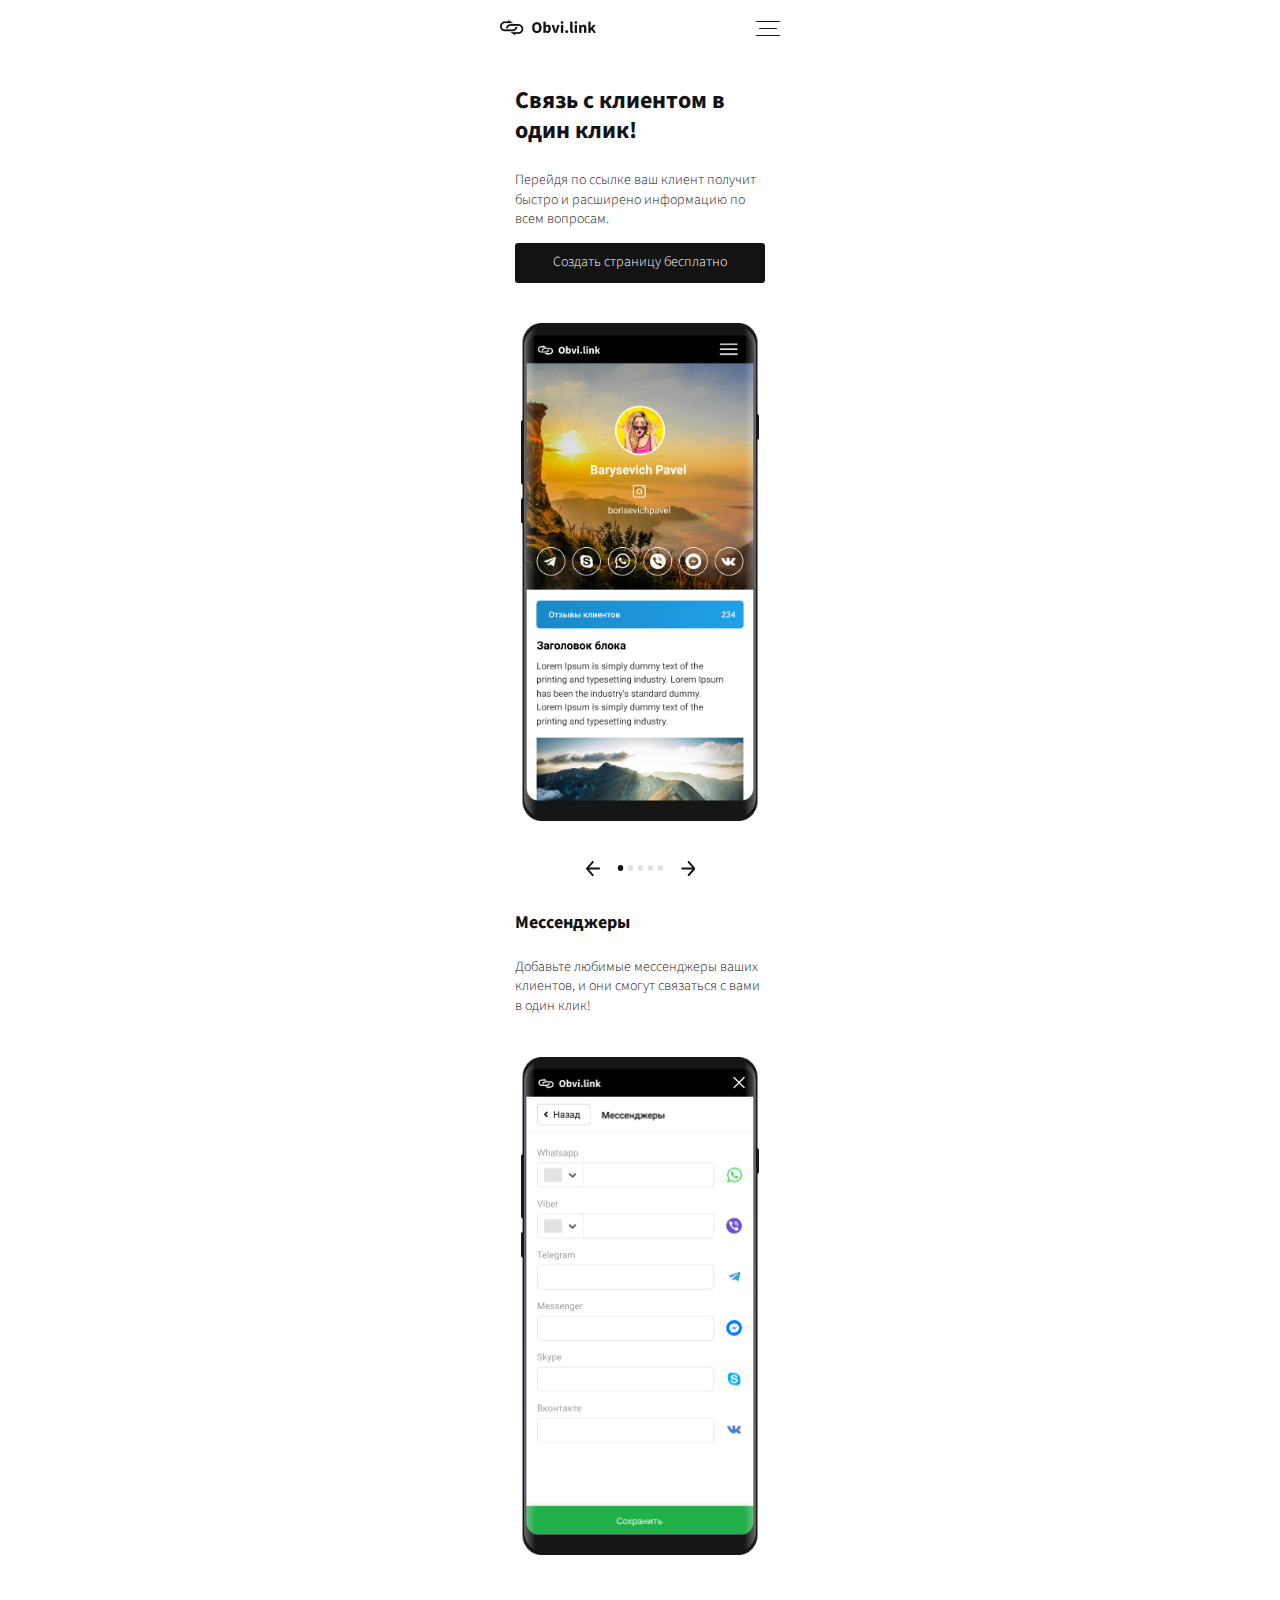
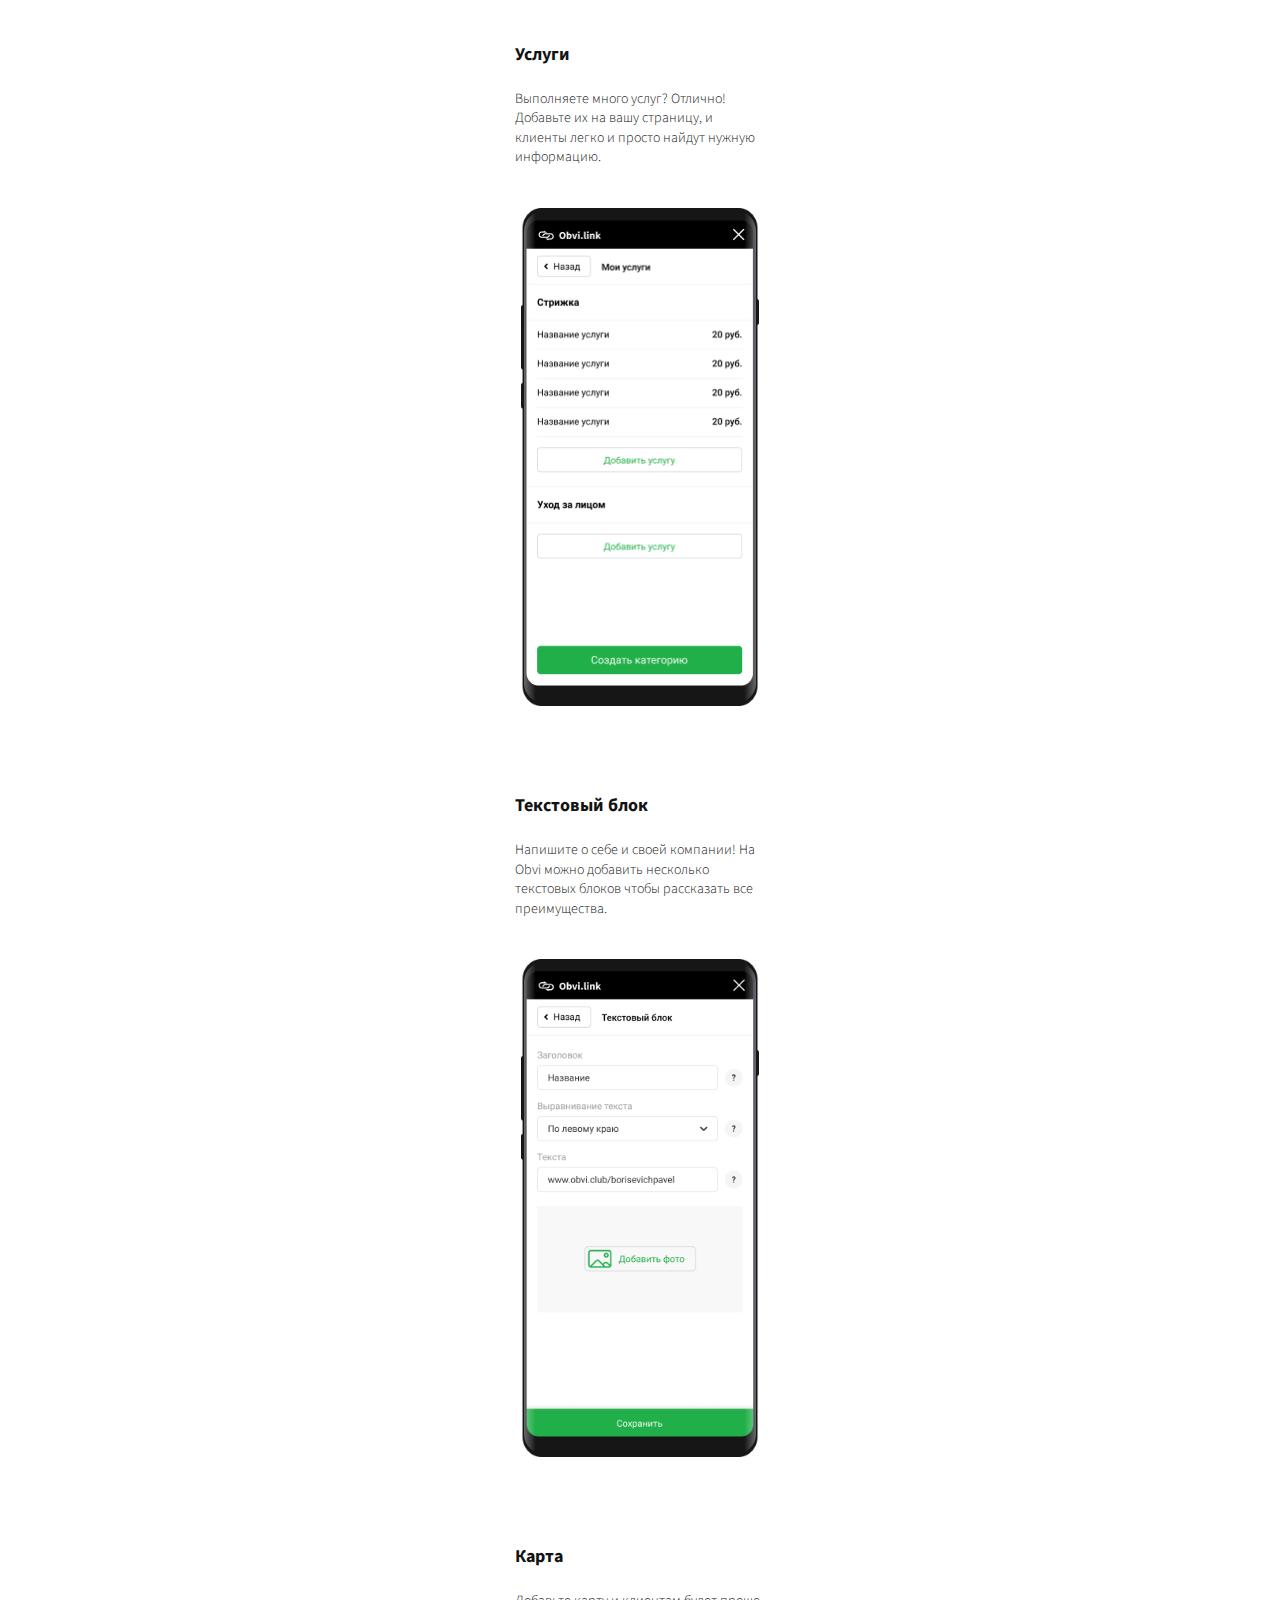
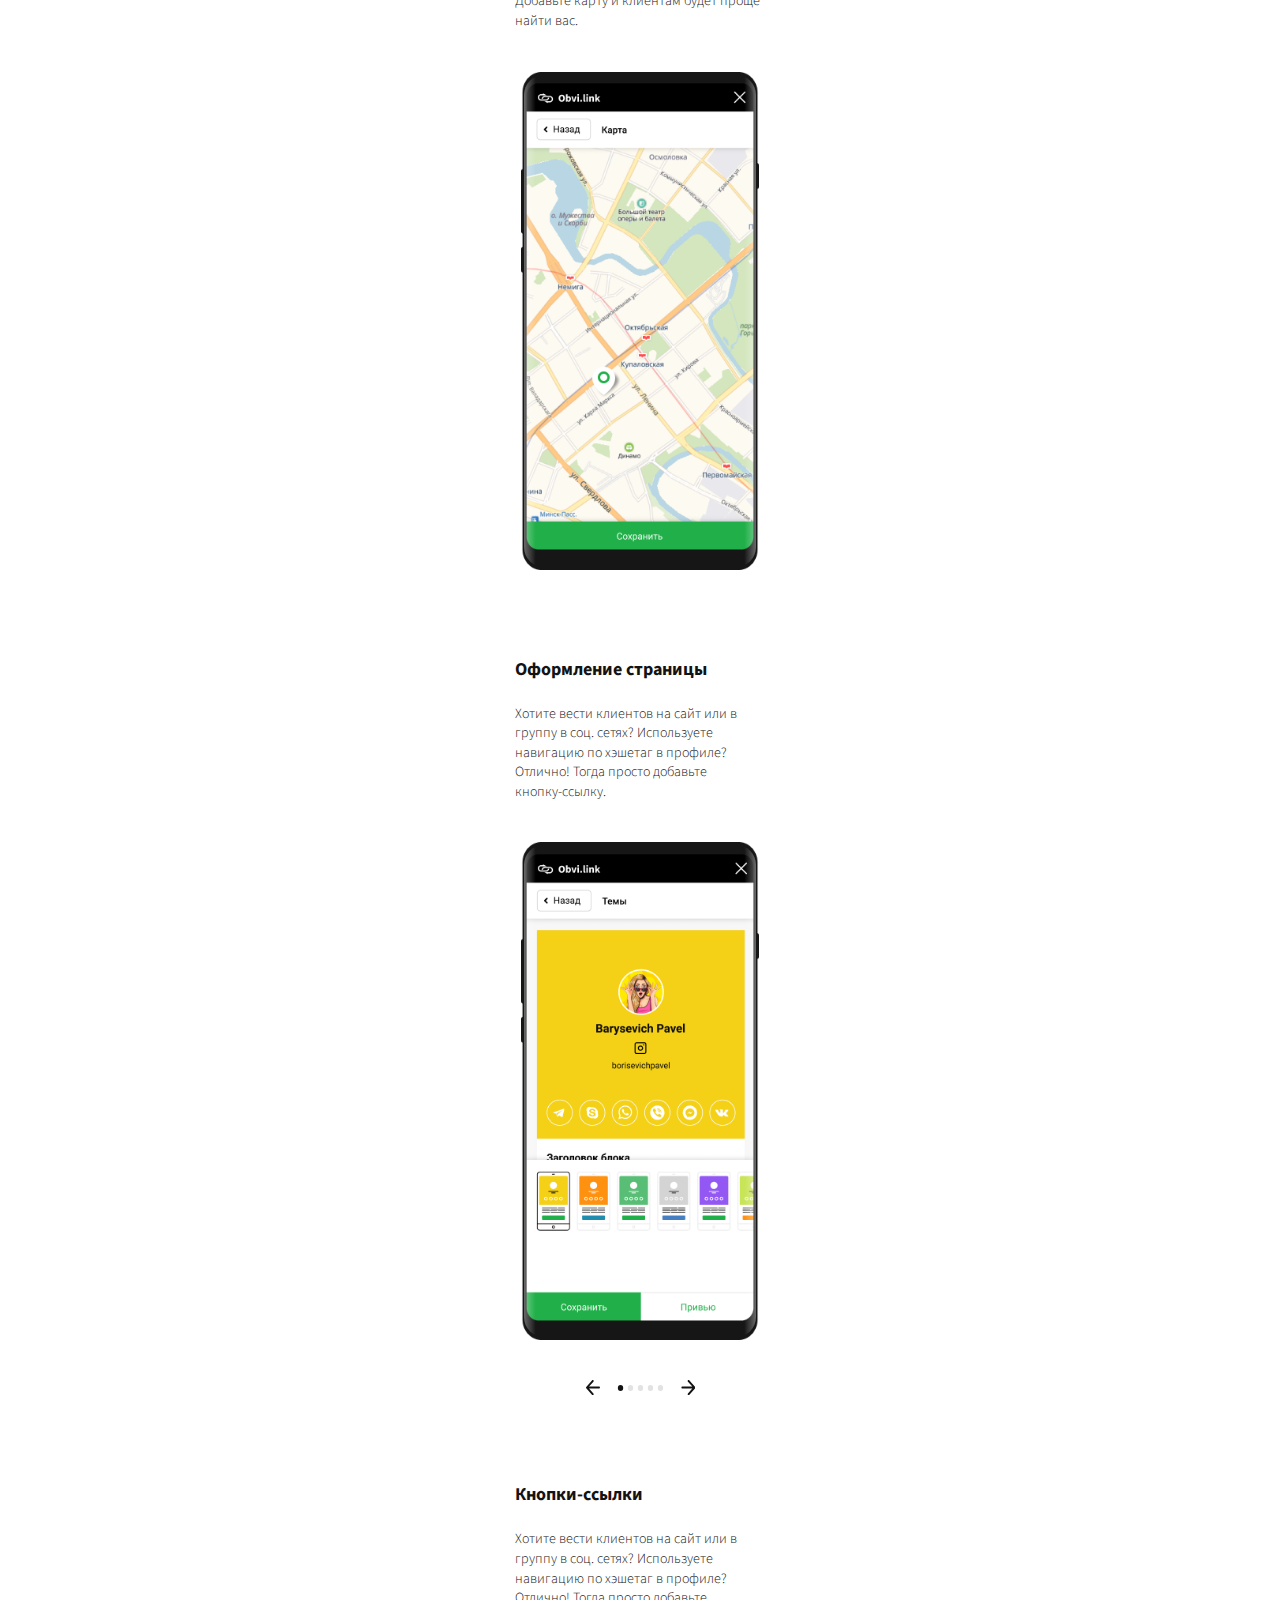
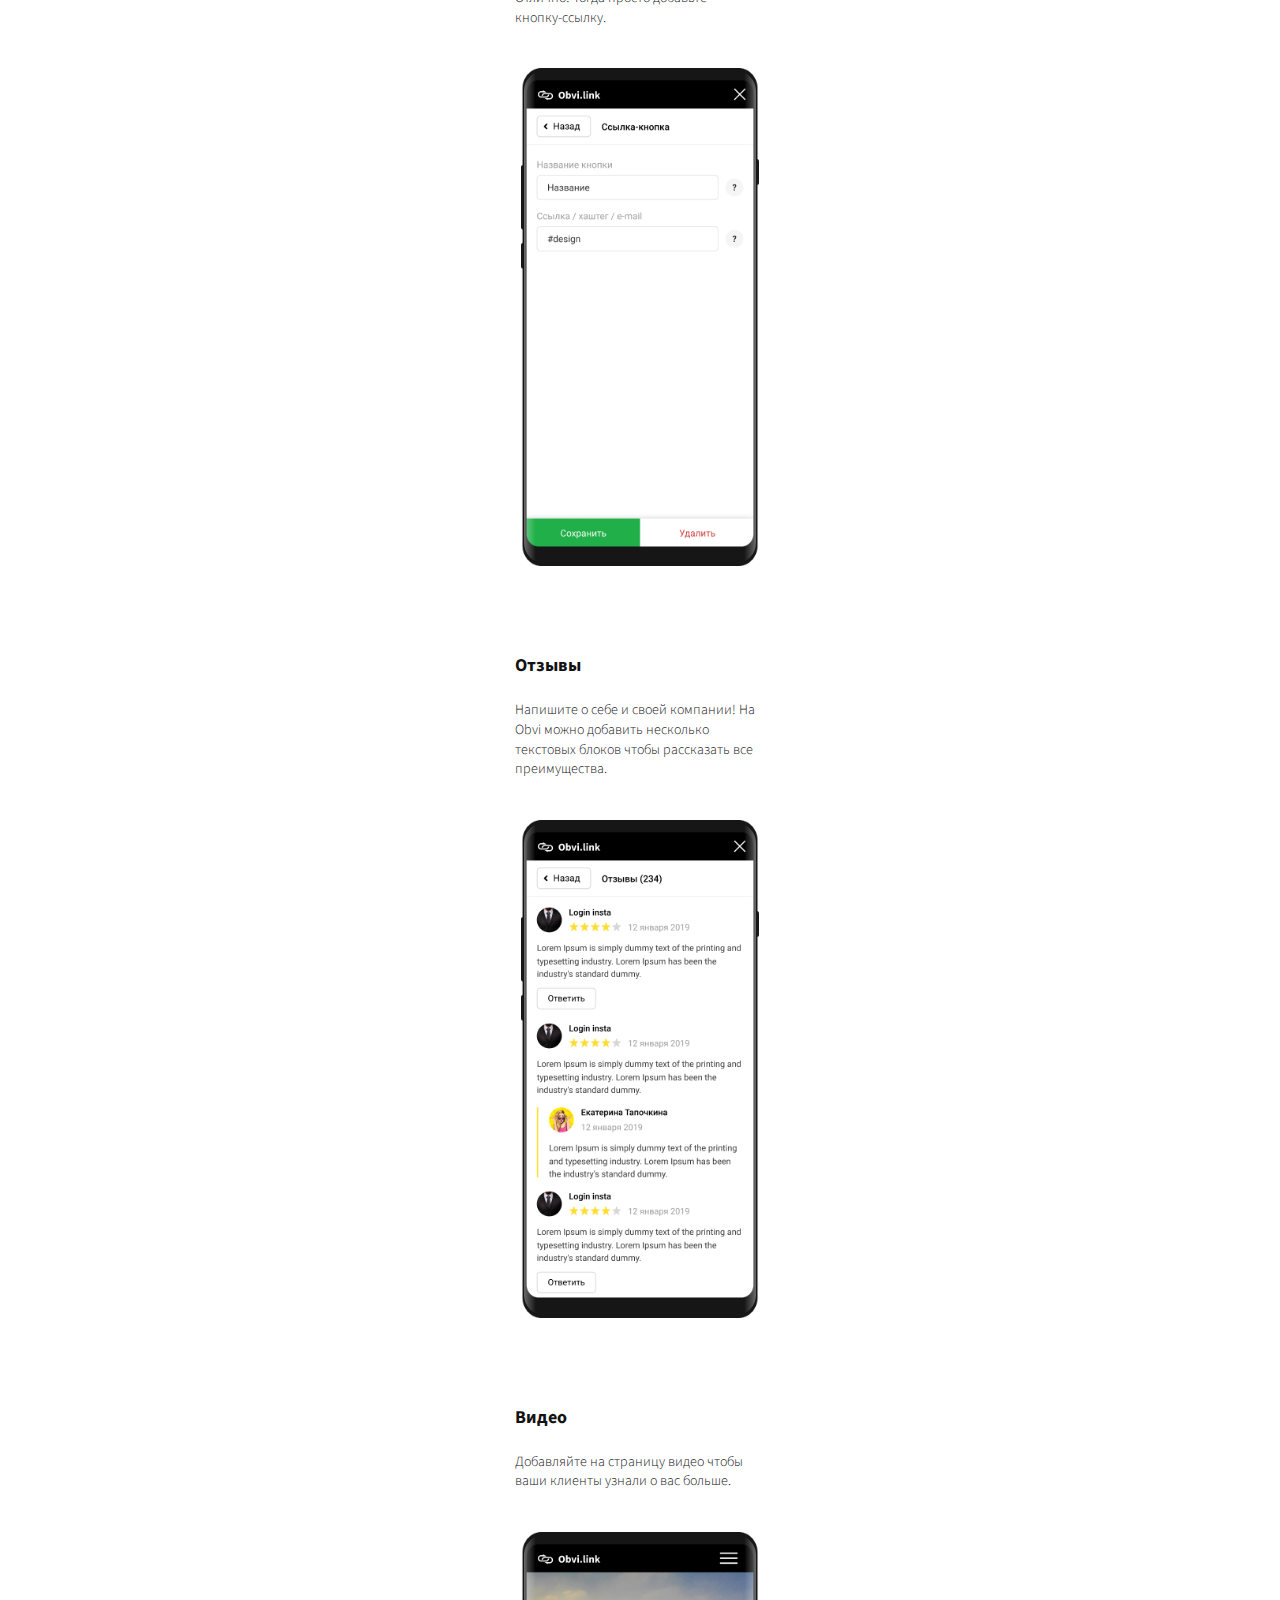
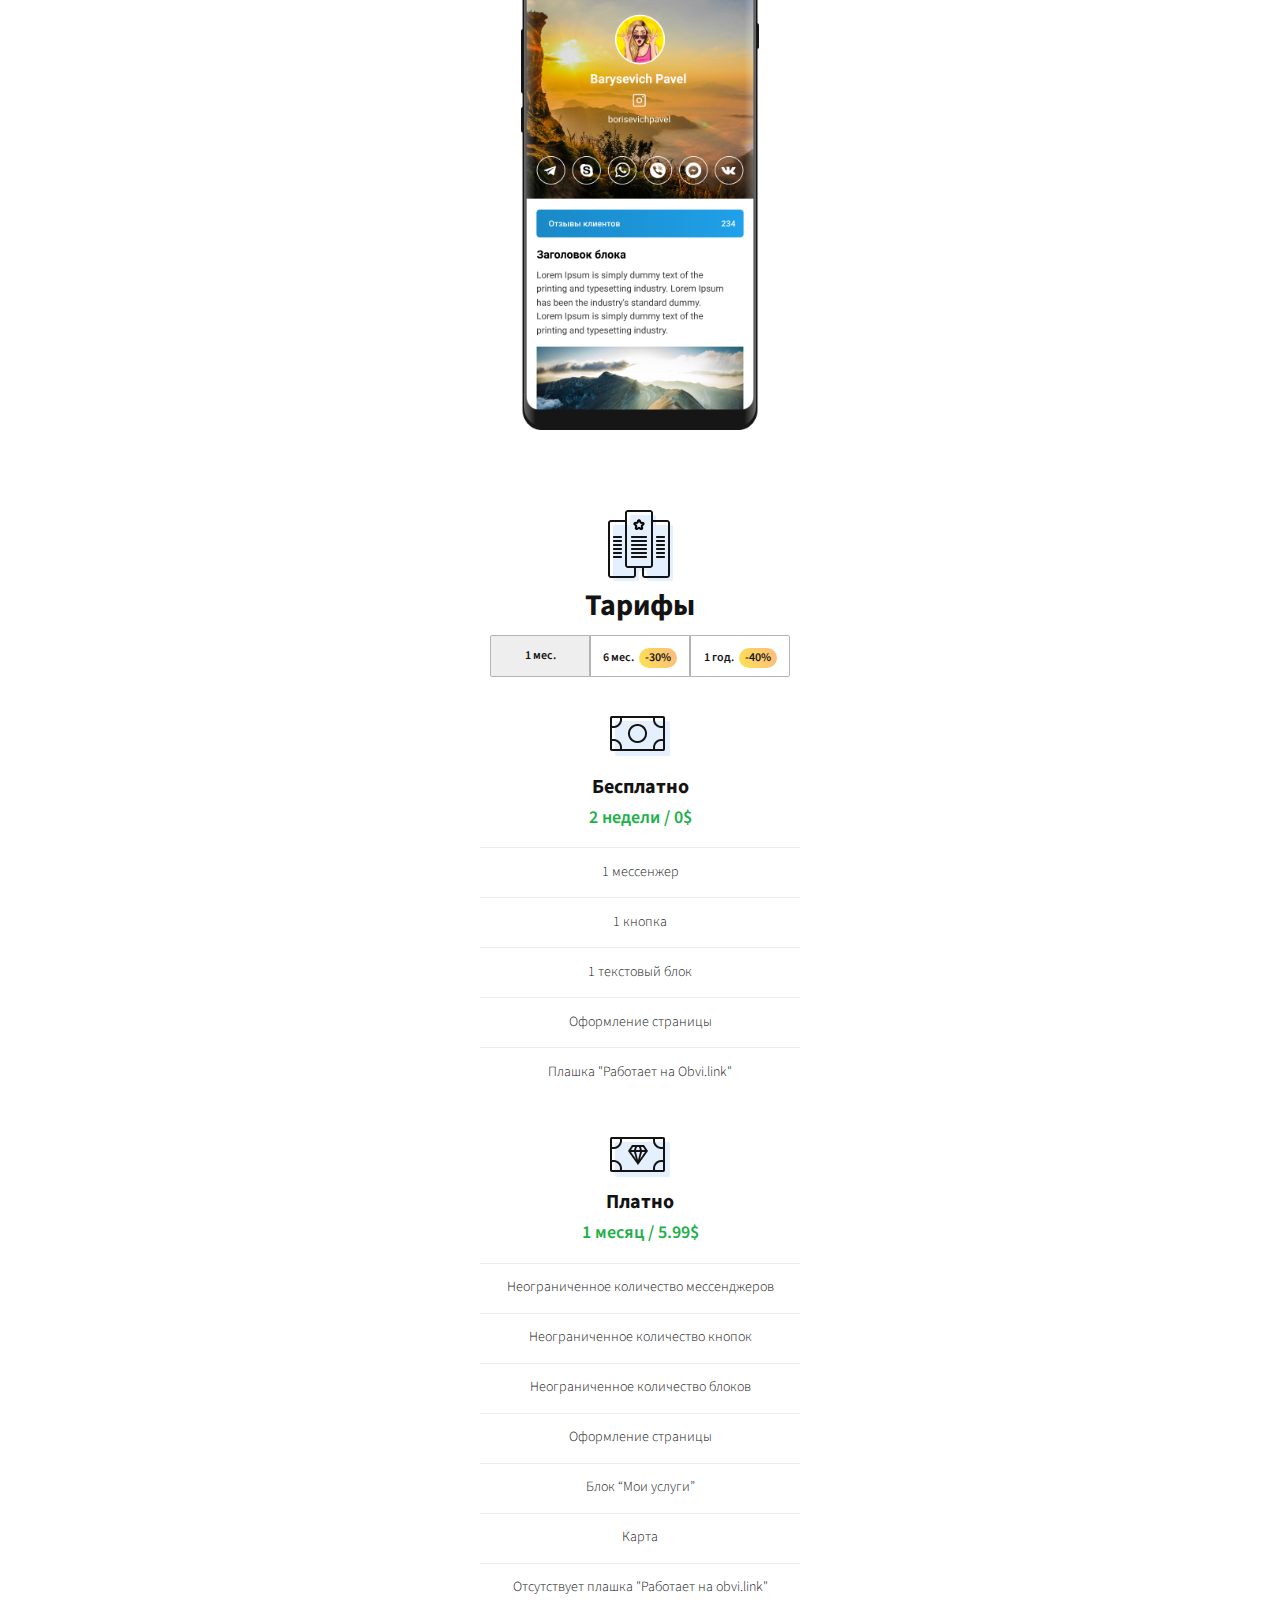
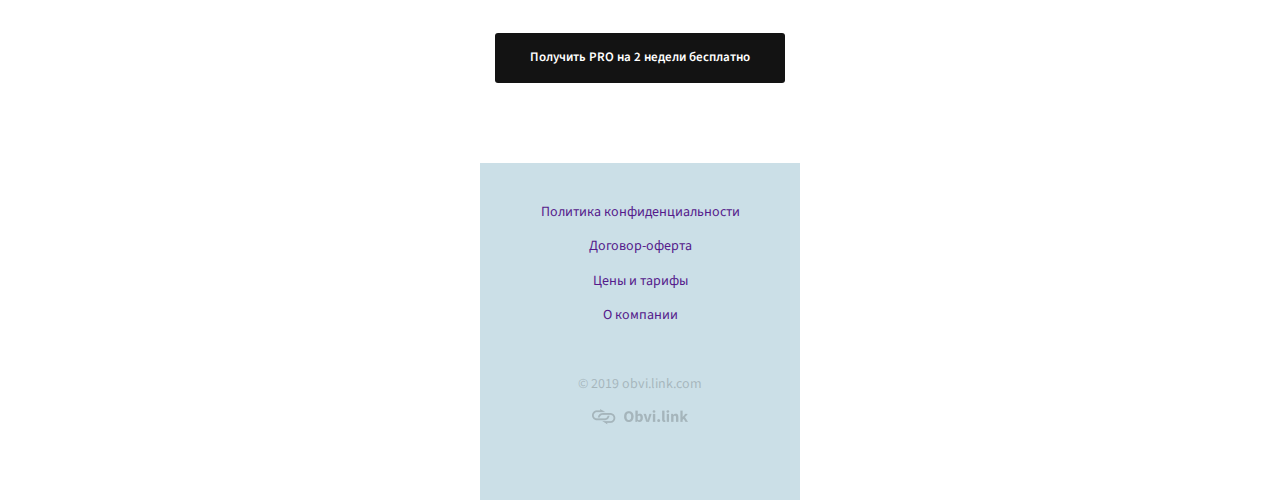
==== index.html @ 3dddb660 "Mobile version of the site" ====
<!DOCTYPE html>

<html lang="en">

<head>
    <meta charset="UTF-8">
    <meta name="viewport"
          content="width=device-width, user-scalable=no, initial-scale=1.0, maximum-scale=1.0, minimum-scale=1.0">
    <meta http-equiv="X-UA-Compatible" content="ie=edge">
    <title>Homework_4</title>
    <link rel="stylesheet" href="norm/normalize.css">
    <link rel="preconnect" href="https://fonts.googleapis.com">
    <link rel="preconnect" href="https://fonts.gstatic.com" crossorigin>
    <link href="https://fonts.googleapis.com/css2?family=Source+Sans+Pro:wght@300;400;700&display=swap" rel="stylesheet">
    <link rel="stylesheet" href="css/style.css">
</head>

<body class="center">

<header>
    <div class="header">
        <a href="#" class="link">
            <img src="img/logo.png" alt="logo" class="logo">
        </a>
        <nav class="nav">
            <button class="nav__burger">
                <img src="img/burger.png" alt="burger">
            </button>
            <ul class="nav__list">
                <li class="nav__elem">
                    <a href="#" class="nav__link">
                        Тарифы
                    </a>
                </li>
                <li class="nav__elem">
                    <a href="#" class="nav__link">
                        FAQ
                    </a>
                </li>
                <li class="nav__elem">
                    <a href="#" class="main_button">
                        Войти
                    </a>
                </li>
            </ul>
        </nav>
    </div>
</header>

<main class="main">
    <div class="content center--small">
        <section class="offer">
            <h1 class="offer__title">
                Cвязь с клиентом в один клик!
            </h1>
            <p class="offer__desc">
                Перейдя по ссылке ваш клиент получит быстро и расширено информацию по всем вопросам.
            </p>
            <a href="" class="main_button">
                Создать страницу бесплатно
            </a>
            <div class="phone">
                <img src="/img/phone_1.png" alt="Cвязь с клиентом в один клик!" class="phone_1">
            </div>
        </section>

        <section class="main_block main_block--messengers">
            <div class="infoblock infoblock--messengers">
                <div class="slider">
                    <input type="radio" name="messengers" class="slide visually-hidden" id="messengers_slide_1" checked>
                    <input type="radio" name="messengers" class="slide visually-hidden" id="messengers_slide_2">
                    <input type="radio" name="messengers" class="slide visually-hidden" id="messengers_slide_3">
                    <input type="radio" name="messengers" class="slide visually-hidden" id="messengers_slide_4">
                    <input type="radio" name="messengers" class="slide visually-hidden" id="messengers_slide_5">

                    <div class="controls">
                        <label for="messengers_slide_1" class="switch"></label>
                        <label for="messengers_slide_2" class="switch"></label>
                        <label for="messengers_slide_3" class="switch"></label>
                        <label for="messengers_slide_4" class="switch"></label>
                        <label for="messengers_slide_5" class="switch"></label>
                    </div>

                    <div class="active">
                        <label for="messengers_slide_1" class="switch"></label>
                        <label for="messengers_slide_2" class="switch"></label>
                        <label for="messengers_slide_3" class="switch"></label>
                        <label for="messengers_slide_4" class="switch"></label>
                        <label for="messengers_slide_5" class="switch"></label>
                    </div>
                </div>
                <img src="img/messengers.png" alt="Messengers logo" class="infoblock__logo infoblock__logo__messengers">
                <article class="infoblock__article infoblock__article--messengers">
                    <h1 class="article__title article__title--messengers">
                        Мессенджеры
                    </h1>
                    <p class="article__desc article__desc--messengers">
                        Добавьте любимые мессенджеры ваших клиентов, и они смогут связаться с вами в один клик!
                    </p>
                </article>
            </div>
            <div class="phone ">
                <img src="/img/phone_2.png" alt="Мессенджеры" class="phone_1">
            </div>

         </section>

        <section class="main_block main_block--services">
            <div class="infoblock infoblock--services">
                <img src="" alt="Services logo" class="infoblock__logo infoblock__logo__services">
                <article class="infoblock__article infoblock__article--services">
                    <h1 class="article__title article__title--services">
                        Услуги
                    </h1>
                    <p class="article__desc article__desc--services">
                        Выполняете много услуг? Отлично! Добавьте их на вашу страницу, и клиенты легко и просто найдут нужную информацию.
                    </p>
                </article>
            </div>
            <div class="phone">
                <img src="/img/phone_3.1.png" alt="Services" class="phone_1">
            </div>
        </section>

        <section class="main_block main_block--text">
            <div class="infoblock infoblock--text">
                <img src="" alt="Text logo" class="infoblock__logo infoblock__logo__text">
                <article class="infoblock__article infoblock__article--text">
                    <h1 class="article__title article__title--text">
                        Текстовый блок
                    </h1>
                    <p class="article__desc article__desc--text">
                        Напишите о себе и своей компании! На Obvi можно добавить несколько текстовых блоков чтобы рассказать все преимущества.
                    </p>
                </article>
            </div>
            <div class="phone">
                <img src="/img/phone_4.png" alt="Text block" class="phone_1">
            </div>
        </section>

        <section class="main_block main_block--map">
            <div class="infoblock infoblock--map">
                <img src="" alt="Map logo" class="infoblock__logo infoblock__logo__map">
                <article class="infoblock__article infoblock__article--map">
                    <h1 class="article__title article__title--map">
                        Карта
                    </h1>
                    <p class="article__desc article__desc--map">
                        Добавьте  карту и клиентам будет проще найти вас.
                    </p>
                </article>
            </div>
            <div class="phone">
                <img src="/img/phone_5.png" alt="Map" class="phone_1">
            </div>
        </section>

        <section class="main_block main_block--design">
            <div class="infoblock infoblock--design">
                <img src="" alt="Page design logo" class="infoblock__logo infoblock__logo__design">
                <article class="infoblock__article infoblock__article--design">
                    <h1 class="article__title article__title--design">
                        Оформление страницы
                    </h1>
                    <p class="article__desc article__desc--design">
                        Хотите вести клиентов на сайт или в группу в соц. сетях? Используете навигацию по хэшетаг в профиле? Отлично! Тогда просто добавьте <br> кнопку-ссылку.
                    </p>
                </article>
            </div>
            <div class="phone">
                <img src="/img/phone_6.png" alt="Page design" class="phone_1">
            </div>
        </section>

        <section class="main_block main_block--link_buttons">
            <div class="infoblock infoblock--link_buttons">
                <div class="slider">
                    <input type="radio" name="link_buttons" class="slide visually-hidden" id="link_buttons_slide_1" checked>
                    <input type="radio" name="link_buttons" class="slide visually-hidden" id="link_buttons_slide_2">
                    <input type="radio" name="link_buttons" class="slide visually-hidden" id="link_buttons_slide_3">
                    <input type="radio" name="link_buttons" class="slide visually-hidden" id="link_buttons_slide_4">
                    <input type="radio" name="link_buttons" class="slide visually-hidden" id="link_buttons_slide_5">

                    <div class="controls">
                        <label for="link_buttons_slide_1" class="switch"></label>
                        <label for="link_buttons_slide_2" class="switch"></label>
                        <label for="link_buttons_slide_3" class="switch"></label>
                        <label for="link_buttons_slide_4" class="switch"></label>
                        <label for="link_buttons_slide_5" class="switch"></label>
                    </div>

                    <div class="active">
                        <label for="link_buttons_slide_1" class="switch"></label>
                        <label for="link_buttons_slide_2" class="switch"></label>
                        <label for="link_buttons_slide_3" class="switch"></label>
                        <label for="link_buttons_slide_4" class="switch"></label>
                        <label for="link_buttons_slide_5" class="switch"></label>
                    </div>
                </div>
                <img src="" alt="Link_buttons logo" class="infoblock__logo infoblock__logo__link_buttons">
                <article class="infoblock__article infoblock__article--link_buttons">
                    <h1 class="article__title article__title--link_buttons">
                        Кнопки-ссылки
                    </h1>
                    <p class="article__desc article__desc--link_buttons">
                        Хотите вести клиентов на сайт или в группу в соц. сетях? Используете навигацию по хэшетаг в профиле? Отлично! Тогда просто добавьте <br> кнопку-ссылку.
                    </p>
                </article>
            </div>
            <div class="phone">
                <img src="/img/phone_7.png" alt="Link_buttons" class="phone_1">
            </div>
        </section>

        <section class="main_block main_block--reviews">
            <div class="infoblock infoblock--reviews">
                <img src="" alt="Reviews logo" class="infoblock__logo infoblock__logo__reviews">
                <article class="infoblock__article infoblock__article--reviews">
                    <h1 class="article__title article__title--reviews">
                        Отзывы
                    </h1>
                    <p class="article__desc article__desc--reviews">
                        Напишите о себе и своей компании! На Obvi можно добавить несколько текстовых блоков чтобы рассказать все преимущества.
                    </p>
                </article>
            </div>
            <div class="phone">
                <img src="/img/phone_8.png" alt="Reviews" class="phone_1">
            </div>
        </section>

        <section class="main_block main_block--video">
            <div class="infoblock infoblock--video">
                <img src="" alt="Video logo" class="infoblock__logo infoblock__logo__video">
                <article class="infoblock__article infoblock__article--video">
                    <h1 class="article__title article__title--video">
                        Видео
                    </h1>
                    <p class="article__desc article__desc--video">
                        Добавляйте на страницу видео чтобы ваши клиенты узнали о вас больше.
                    </p>
                </article>
            </div>
            <div class="phone">
                <img src="/img/phone_1.png" alt="Video" class="phone_1">
            </div>
        </section>

        <section class="rates">
            <img src="img/rates.png" alt="Rates" class="rates__img">
            <h3 class="rates__title">
                Тарифы
            </h3>
            <div class=" slider rates__slider">
                <input type="radio" name="rates" class="slide--rates visually-hidden" id="rates_slide_1" checked>
                <input type="radio" name="rates" class="slide--rates visually-hidden" id="rates_slide_2">
                <input type="radio" name="rates" class="slide--rates visually-hidden" id="rates_slide_3">

                <div class="active--rates">
                    <label for="rates_slide_1" class="switch radius_1"> 1 мес.</label>
                    <label for="rates_slide_2" class="switch">
                        <div class="percents">
                            <p class="percents__text">
                                6 мес.
                            </p>
                            <p class="percents__oval">
                                -30%
                            </p>
                        </div>
                    </label>
                    <label for="rates_slide_3" class="switch radius_3">
                        <div class="percents">
                            <p class="percents__text">
                                1 год.
                            </p>
                            <p class="percents__oval">
                                -40%
                            </p>
                        </div>
                    </label>
                </div>
            </div>
        </section>

        <section class="subs">
            <div class="subs__block">
                <div class="subs__proposal">
                    <div class="img_cont">
                        <img src="img/subs_logo_1.png" alt="Free" class="subs__logo">
                    </div>
                    <h3 class="subs__title">
                        Бесплатно
                    </h3>
                    <h5 class="subs__cost">
                        2 недели / 0$
                    </h5>
                    <p class="subs__advantages">
                        1 мессенжер
                    </p>
                    <p class="subs__advantages">
                        1 кнопка
                    </p>
                    <p class="subs__advantages">
                        1 текстовый блок
                    </p>
                    <p class="subs__advantages">
                        Оформление страницы
                    </p>
                    <p class="subs__advantages">
                        Плашка "Работает на Obvi.link"
                    </p>
                    <p class="subs__advantages display">
                        -
                    </p>
                    <p class="subs__advantages display">
                        -
                    </p>
                </div>
                <div class="subs__proposal">
                    <img src="img/subs_logo_2.png" alt="Fee" class="subs__logo">
                    <h3 class="subs__title">
                        Платно
                    </h3>
                    <h5 class="subs__cost">
                        1 месяц / 5.99$
                    </h5>
                    <p class="subs__advantages">
                        Неограниченное количество мессенджеров
                    </p>
                    <p class="subs__advantages">
                        Неограниченное количество кнопок
                    </p>
                    <p class="subs__advantages">
                        Неограниченное количество блоков
                    </p>
                    <p class="subs__advantages">
                        Оформление страницы
                    </p>
                    <p class="subs__advantages">
                        Блок “Мои услуги”
                    </p>
                    <p class="subs__advantages">
                        Карта
                    </p>
                    <p class="subs__advantages">
                        Отсутствует плашка "Работает на obvi.link"
                    </p>
                </div>
            </div>
            <a href="" class="main_button subs__button">
                Получить PRO на 2 недели бесплатно
            </a>
        </section>
    </div>
</main>

<footer class="footer">
    <ul class="nav">
        <li class="nav__elem">
            <a href="" class="nav__link">
                Политика конфиденциальности
            </a>
        </li>
        <li class="nav__elem">
            <a href="" class="nav__link">
                Договор-оферта
            </a>
        </li>
        <li class="nav__elem">
            <a href="" class="nav__link">
                Цены и тарифы
            </a>
        </li>
        <li class="nav__elem">
            <a href="" class="nav__link">
                О компании
            </a>
        </li>
    </ul>
    <div class="annotation">
        <img src="img/logo.png" alt="Logotype" class="annotation__logo">
        <p class="annotation__desc">
            © 2019 obvi.link.com
        </p>
    </div>
</footer>

</body>

</html>
---- css/style.css ----
.main_button {
  display: flex;
  justify-content: center;
  align-items: center;
  min-width: 120px;
  min-height: 40px;
  text-decoration: none;
  border-radius: 3px;
  background: #131313;
  color: #FFFFFF;
}

.header {
  padding-left: calc(50vw - 125px);
  padding-right: calc(50vw - 125px);
}

.header {
  display: flex;
  justify-content: space-between;
  width: 320px;
  padding: 20px;
}

.link {
  display: flex;
  align-items: center;
  text-decoration: none;
}

.nav {
  display: flex;
  align-items: center;
}
.nav__burger {
  display: flex;
  justify-content: center;
  align-items: center;
  border: none;
  background: none;
  padding: 0;
}
.nav__list {
  display: none;
}

* {
  box-sizing: border-box;
}

body {
  font-family: "Source Sans Pro", sans-serif;
  font-weight: 300;
  font-size: 14px;
  line-height: 140%;
  color: #131313;
  width: 320px;
}

.visually-hidden {
  position: absolute;
  white-space: nowrap;
  width: 1px;
  height: 1px;
  overflow: hidden;
  border: 0;
  padding: 0;
  clip: rect(0 0 0 0);
  clip-path: inset(50%);
  margin: -1px;
}

.center {
  padding-left: calc(50vw - 160px);
  padding-right: calc(50vw - 160px);
}

.center--small {
  margin-right: auto;
  margin-left: auto;
}

.content {
  width: 320px;
  display: flex;
  justify-content: center;
  flex-direction: column;
  align-items: center;
}

.offer {
  display: flex;
  flex-direction: column;
  align-items: center;
  justify-content: center;
  width: 250px;
}
.offer__title {
  font-weight: 700;
  font-size: 24px;
  line-height: 30px;
  margin: 30px 0 11px;
}
.offer__desc {
  margin-bottom: 13px;
}
.offer .main_button {
  min-width: 250px;
  margin-bottom: 40px;
}

.phone {
  display: flex;
  width: 238px;
  height: 498px;
  background: url("../img/phone.png") no-repeat;
  padding: 11px 5px 19px;
  background-size: contain;
  position: relative;
}
.phone img {
  object-fit: contain;
  width: 228px;
}
.phone:before, .phone:after {
  content: "";
  display: block;
  position: absolute;
  top: 3px;
  left: 3px;
  width: calc(100% - 6px);
  height: calc(100% - 6px);
  border-radius: 20px;
  background: linear-gradient(270deg, #FDFDFD -9.09%, rgba(255, 255, 255, 0) 5.05%);
}
.phone:after {
  background: linear-gradient(90deg, #FDFDFD -9.09%, rgba(255, 255, 255, 0) 5.05%);
}

.slider {
  display: flex;
  justify-content: center;
  width: 250px;
}

#messengers_slide_1:checked ~ .controls label:nth-child(5),
#messengers_slide_2:checked ~ .controls label:nth-child(1),
#messengers_slide_3:checked ~ .controls label:nth-child(2),
#messengers_slide_4:checked ~ .controls label:nth-child(3),
#messengers_slide_5:checked ~ .controls label:nth-child(4) {
  background: url("../img/left.svg") no-repeat;
  display: block;
  float: left;
  width: 14px;
  height: 15px;
  margin: 40px 0 0 0;
}

#messengers_slide_1:checked ~ .controls .switch:nth-child(2),
#messengers_slide_2:checked ~ .controls .switch:nth-child(3),
#messengers_slide_3:checked ~ .controls .switch:nth-child(4),
#messengers_slide_4:checked ~ .controls .switch:nth-child(5),
#messengers_slide_5:checked ~ .controls .switch:nth-child(1) {
  background: url("../img/right.svg") no-repeat;
  display: block;
  float: right;
  width: 14px;
  height: 15px;
  margin: 40px -95px 0 0;
  z-index: 95;
}

.active {
  display: flex;
  flex-direction: row;
  flex-wrap: nowrap;
  justify-content: center;
  align-items: center;
  width: 53px;
  margin: 40px 28px 0 14px;
}

.active .switch {
  display: block;
  width: 7px;
  height: 6px;
  background: url("../img/grey.svg") no-repeat;
  margin-right: 3px;
}
.active .switch:nth-child(5) {
  margin-right: 0;
}

#messengers_slide_1:checked ~ .active .switch:nth-child(1),
#messengers_slide_2:checked ~ .active .switch:nth-child(2),
#messengers_slide_3:checked ~ .active .switch:nth-child(3),
#messengers_slide_4:checked ~ .active .switch:nth-child(4),
#messengers_slide_5:checked ~ .active .switch:nth-child(5) {
  background: url("../img/black.svg") no-repeat;
}

.main_block {
  display: flex;
  flex-direction: column;
  width: 250px;
  align-items: center;
}
.main_block .infoblock {
  display: flex;
  flex-direction: column;
  width: 250px;
  align-items: center;
}
.main_block .infoblock__logo {
  display: none;
}
.main_block .infoblock .article__title {
  font-weight: 700;
  font-size: 18px;
  line-height: 30px;
  margin: 85px 0 20px;
}
.main_block .infoblock .article__title--messengers {
  margin-top: 32px;
}
.main_block .infoblock .article__desc {
  margin: 0 0 40px 0;
}

#link_buttons_slide_1:checked ~ .controls label:nth-child(5),
#link_buttons_slide_2:checked ~ .controls label:nth-child(1),
#link_buttons_slide_3:checked ~ .controls label:nth-child(2),
#link_buttons_slide_4:checked ~ .controls label:nth-child(3),
#link_buttons_slide_5:checked ~ .controls label:nth-child(4) {
  background: url("../img/left.svg") no-repeat;
  display: block;
  float: left;
  width: 14px;
  height: 15px;
  margin: 40px 0 0 0;
}

#link_buttons_slide_1:checked ~ .controls .switch:nth-child(2),
#link_buttons_slide_2:checked ~ .controls .switch:nth-child(3),
#link_buttons_slide_3:checked ~ .controls .switch:nth-child(4),
#link_buttons_slide_4:checked ~ .controls .switch:nth-child(5),
#link_buttons_slide_5:checked ~ .controls .switch:nth-child(1) {
  background: url("../img/right.svg") no-repeat;
  display: block;
  float: right;
  width: 14px;
  height: 15px;
  margin: 40px -95px 0 0;
}

#link_buttons_slide_1:checked ~ .active .switch:nth-child(1),
#link_buttons_slide_2:checked ~ .active .switch:nth-child(2),
#link_buttons_slide_3:checked ~ .active .switch:nth-child(3),
#link_buttons_slide_4:checked ~ .active .switch:nth-child(4),
#link_buttons_slide_5:checked ~ .active .switch:nth-child(5) {
  background: url("../img/black.svg") no-repeat;
}

.article__title--link_buttons {
  margin-top: 32px;
}

.rates {
  display: flex;
  flex-direction: column;
  align-items: center;
  justify-content: center;
}
.rates__img {
  margin: 80px 0 15px;
}
.rates__title {
  display: block;
  font-weight: 700;
  font-size: 30px;
  margin: 0 0 10px 0;
}

.rates__slider {
  height: 40px;
  margin-top: 10px;
}

.active--rates {
  display: flex;
  flex-direction: row;
  flex-wrap: nowrap;
  justify-content: center;
  align-items: center;
  width: 300px;
  height: 40px;
  border-radius: 10px 0 0 0;
}
.active--rates .radius_1 {
  border-radius: 2px 0 0 2px;
}
.active--rates .radius_3 {
  border-radius: 0 2px 2px 0;
}
.active--rates .switch {
  display: flex;
  justify-content: center;
  align-items: center;
  width: 100px;
  height: 42px;
  background-color: #FFFFFF;
  border: 1px solid #B4B4B4;
  font-weight: 600;
  font-size: 12px;
}
.active--rates .switch .percents {
  display: flex;
  flex-direction: row;
  flex-wrap: nowrap;
  height: 40px;
}
.active--rates .switch .percents__oval {
  display: flex;
  justify-content: center;
  align-items: center;
  width: 38px;
  height: 20px;
  background: linear-gradient(67.29deg, #FCE154 2.6%, #FDBB7D 97.97%);
  border-radius: 30px;
  margin-left: 5px;
}

#rates_slide_1:checked ~ .active--rates .switch:nth-child(1),
#rates_slide_2:checked ~ .active--rates .switch:nth-child(2),
#rates_slide_3:checked ~ .active--rates .switch:nth-child(3) {
  background-color: #EEEEEE;
}

.subs {
  display: flex;
  flex-direction: column;
  align-items: center;
  justify-content: center;
}
.subs__block {
  display: block;
}
.subs__proposal {
  display: flex;
  flex-direction: column;
  justify-content: center;
  align-items: center;
  width: 350px;
  margin-top: 40px;
}
.subs__title {
  margin: 16px 0 10px 0;
  font-weight: 700;
  font-size: 20px;
}
.subs__cost {
  font-weight: 600;
  font-size: 18px;
  color: #20AF48;
  margin: 0 0 20px 0;
}
.subs__advantages {
  display: flex;
  justify-content: center;
  align-items: center;
  min-height: 50px;
  border-top: 1px solid #EDEDED;
  margin: 0;
  min-width: 320px;
}
.subs__button {
  margin: 20px 15px 80px;
  font-weight: 600;
  font-size: 13px;
  min-width: 290px;
  min-height: 50px;
}

.display {
  display: none;
}

.footer {
  display: flex;
  flex-direction: column;
  width: 320px;
  padding-bottom: 75px;
  background-color: #CBDFE7;
}
.footer .nav {
  display: flex;
  flex-direction: column;
  justify-content: center;
  align-items: center;
  padding: 0;
  margin: 25px 0 35px;
}
.footer .nav__elem {
  display: block;
  margin-top: 15px;
}
.footer .nav__link {
  text-decoration: none;
  font-weight: 400;
}
.footer .annotation {
  display: flex;
  flex-direction: column-reverse;
  justify-content: center;
  align-items: center;
  opacity: 0.2;
  font-weight: 400;
}

/*# sourceMappingURL=style.css.map */
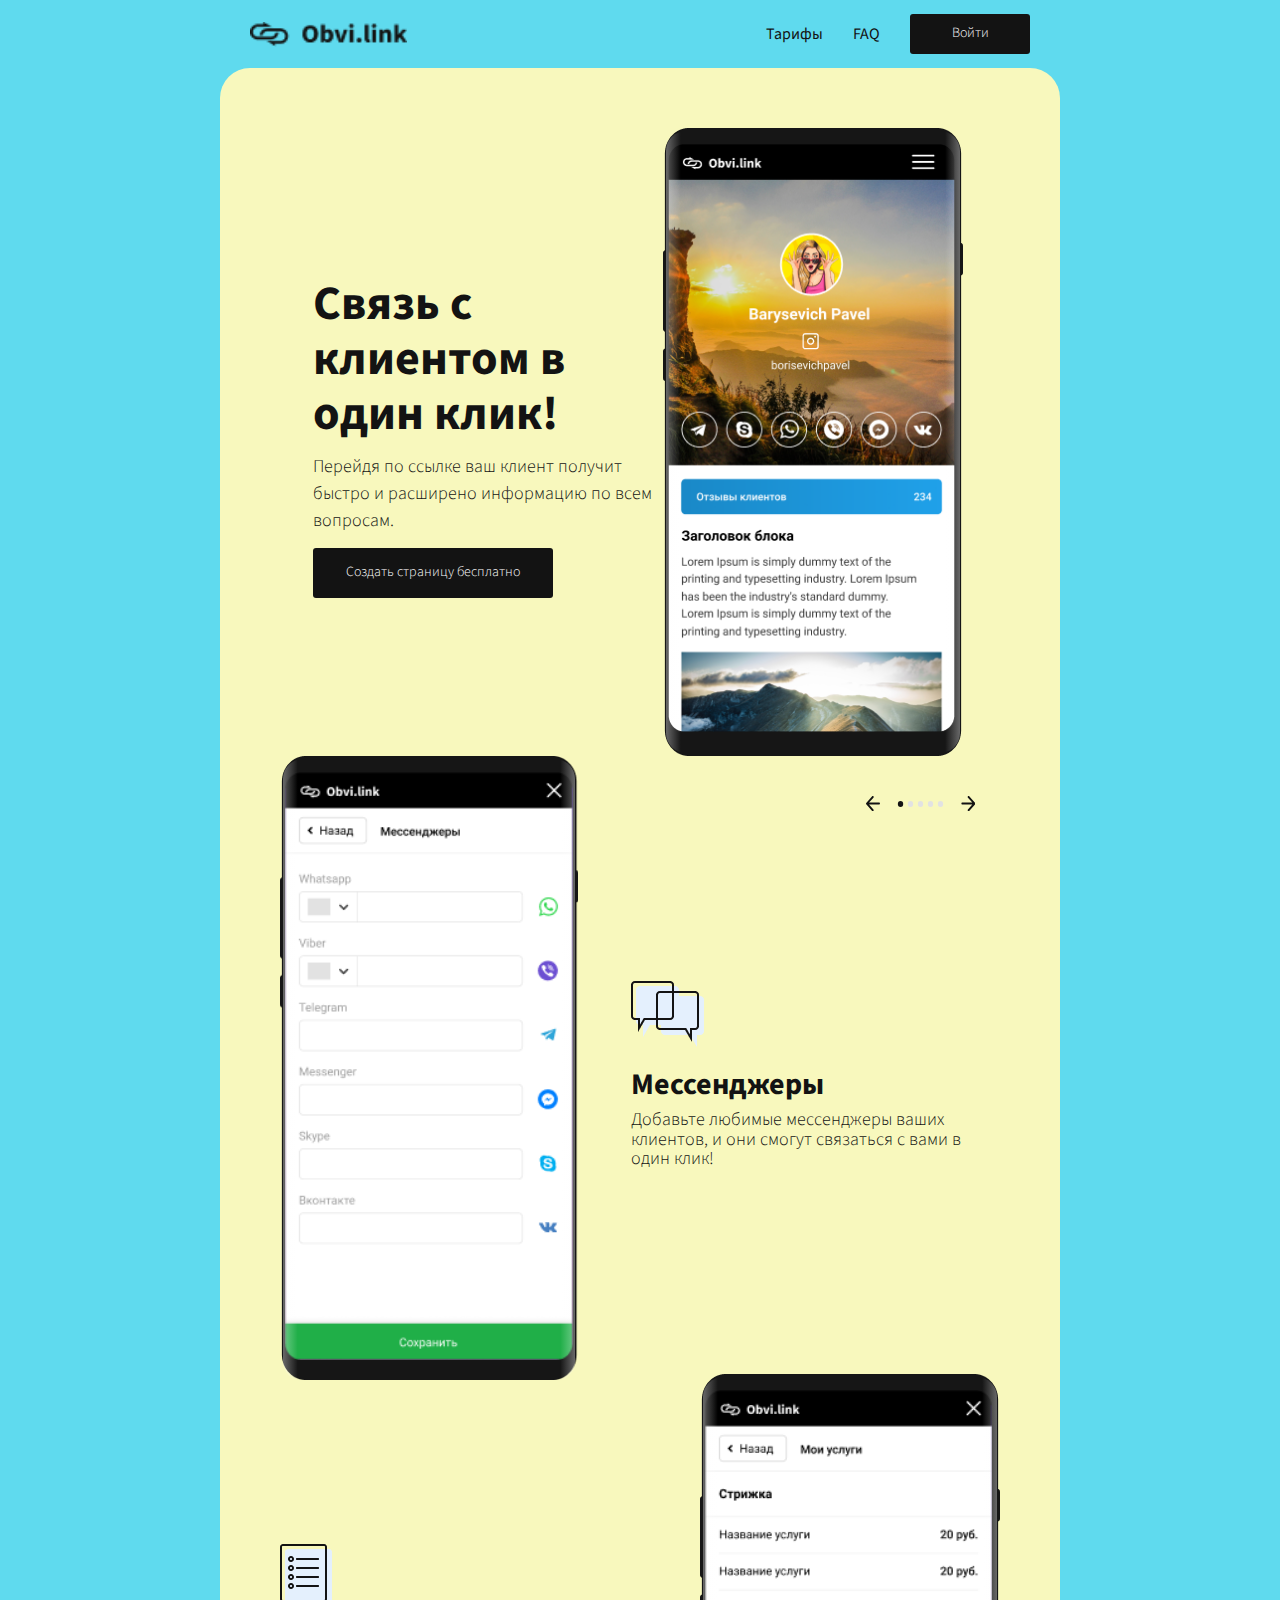
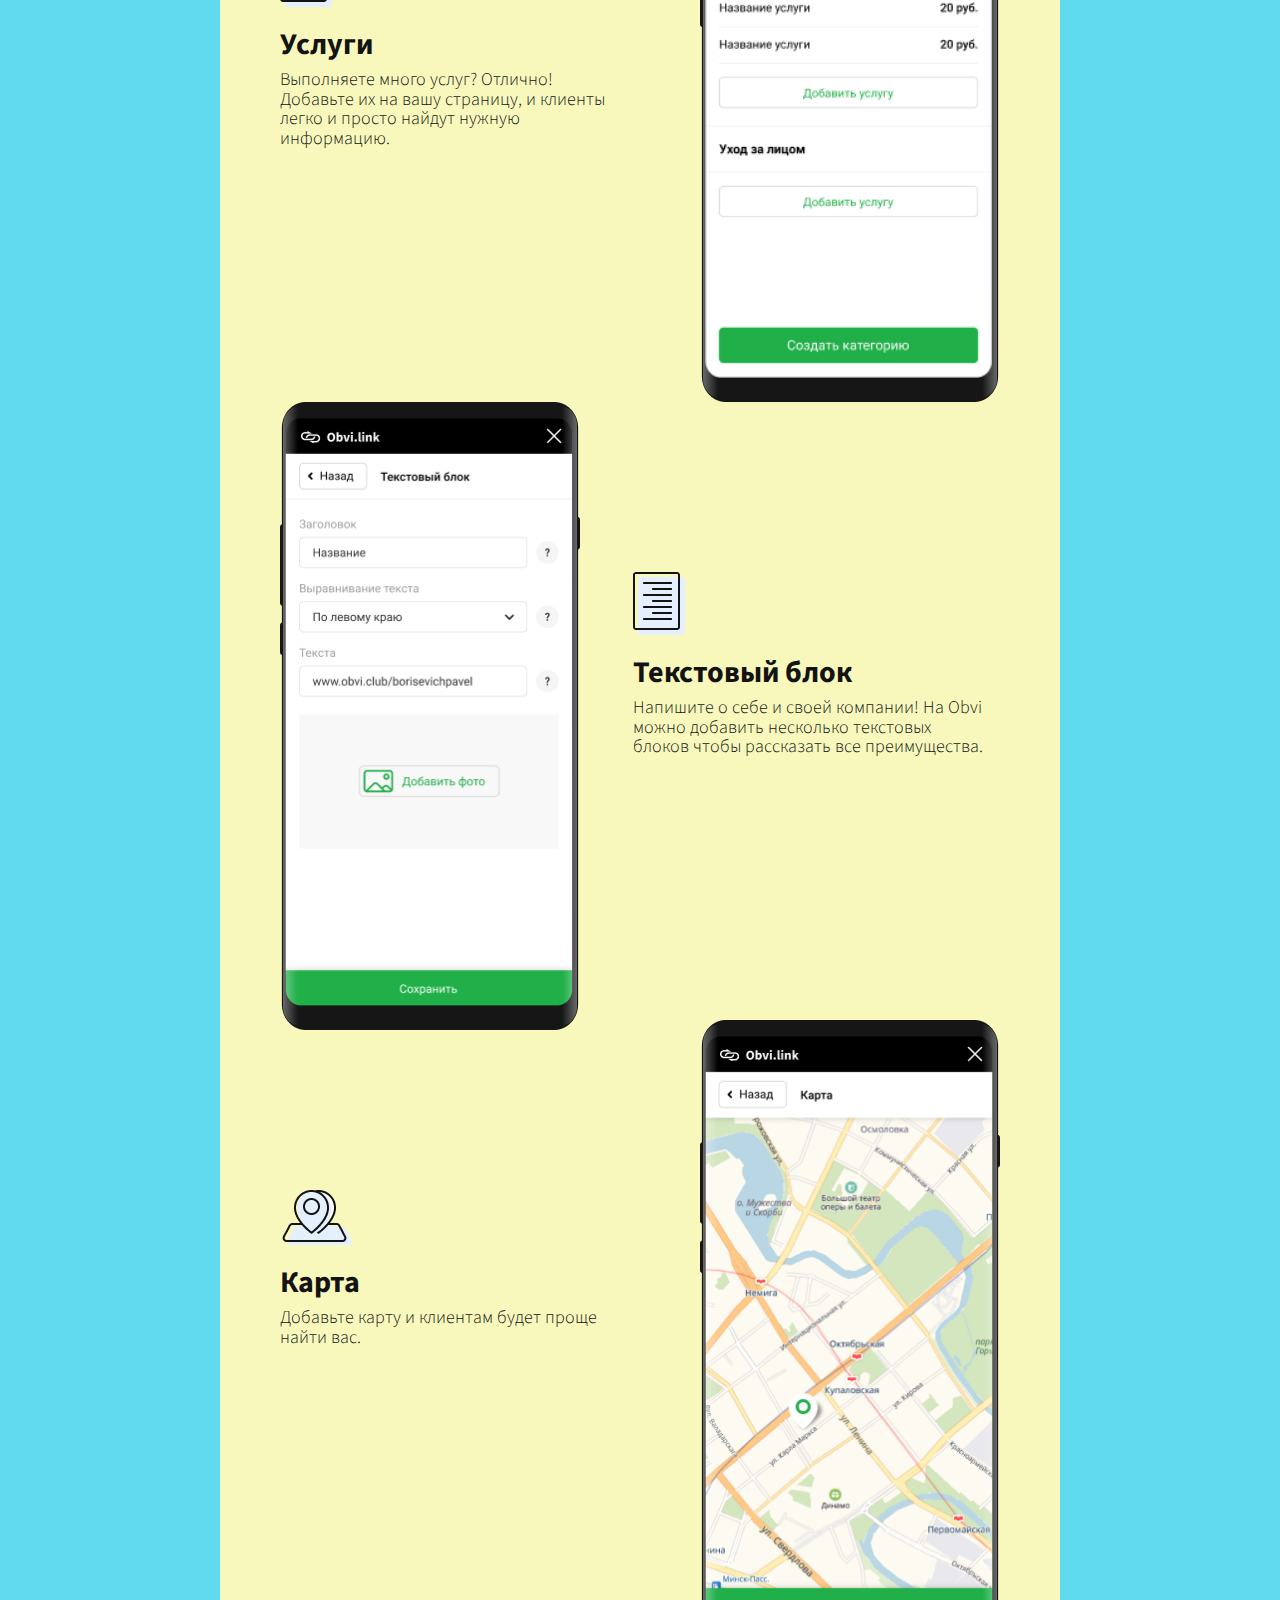
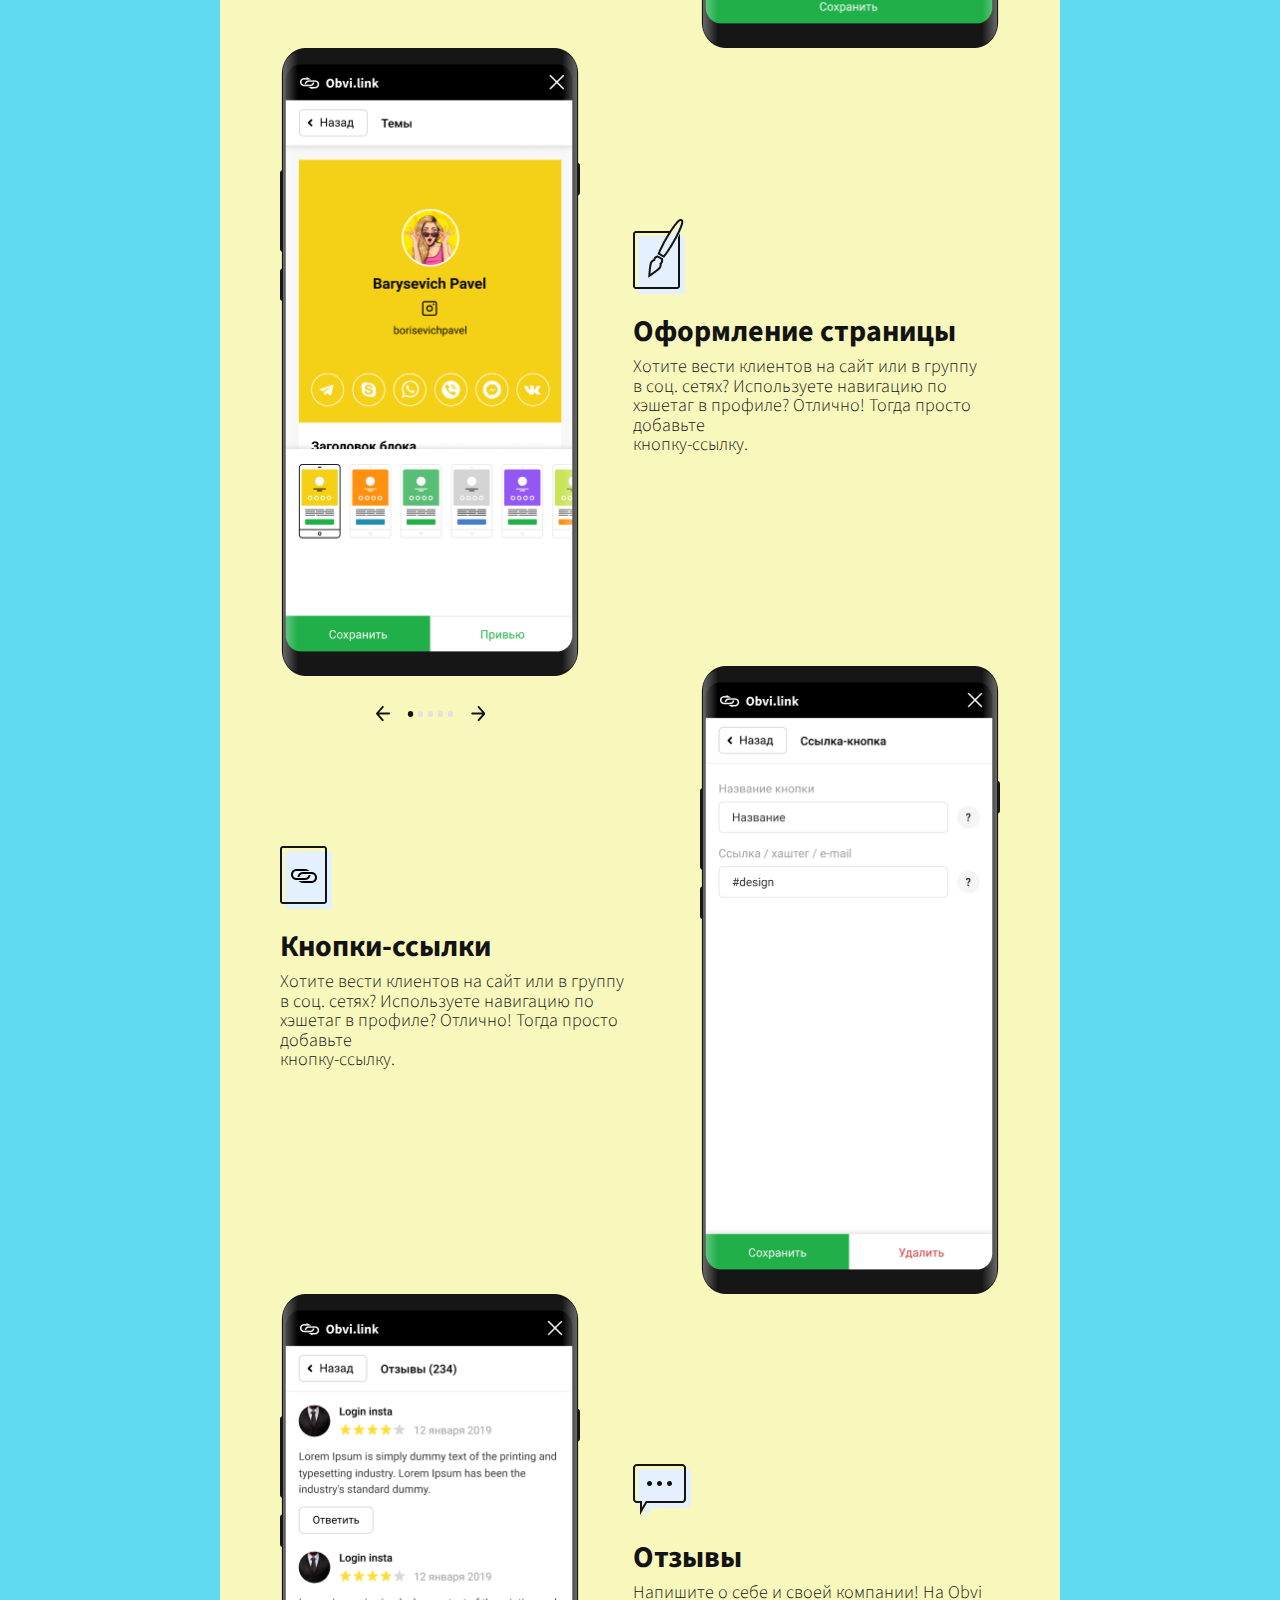
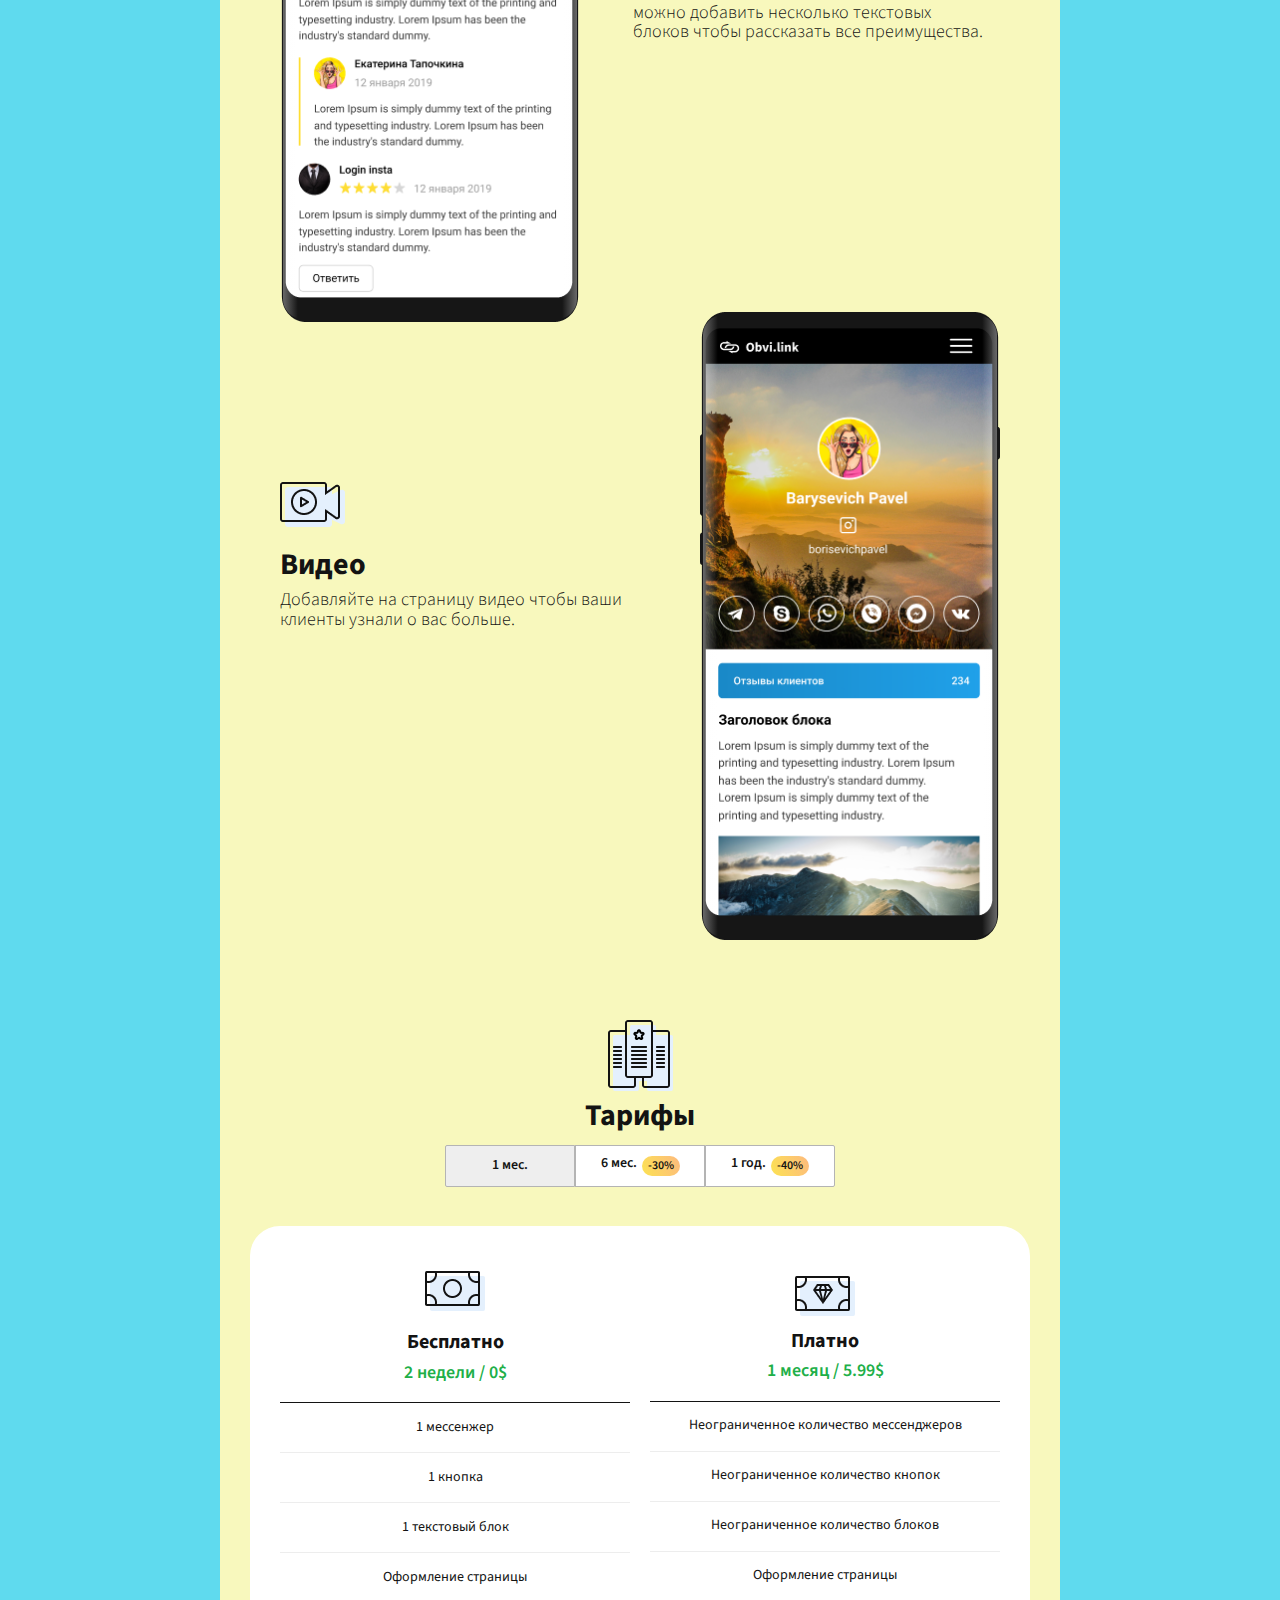
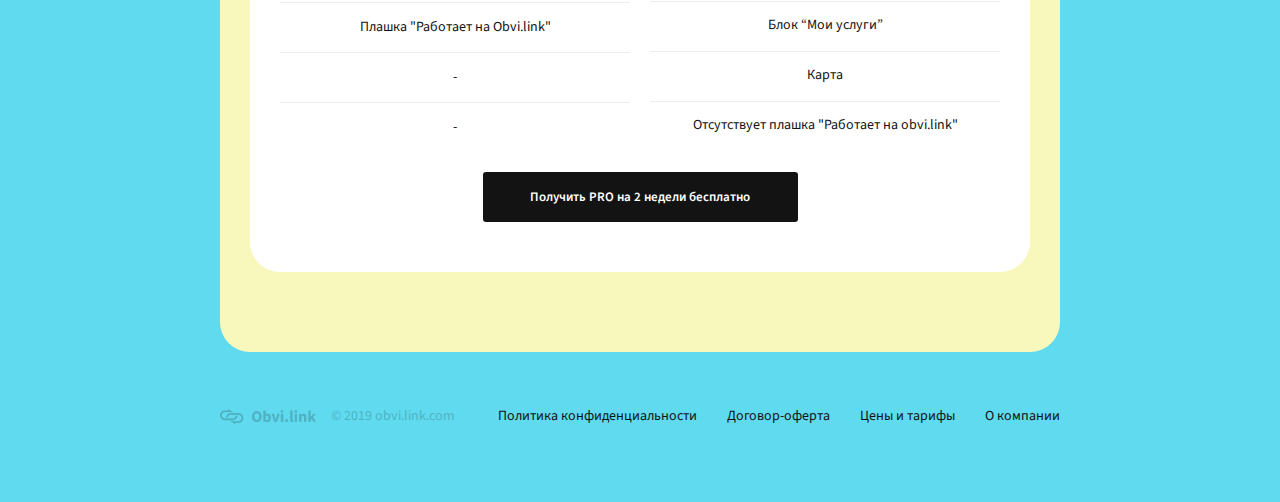
==== commit 39707d34: "Added adaptation for two screen exteension" ====
--- a/index.html
+++ b/index.html
@@ -20,7 +20,7 @@
 <header>
     <div class="header">
         <a href="#" class="link">
-            <img src="img/logo.png" alt="logo" class="logo">
+            <img src="img/logo.png" alt="logo" class="header__logo">
         </a>
         <nav class="nav">
             <button class="nav__burger">
@@ -48,17 +48,19 @@
 </header>
 
 <main class="main">
-    <div class="content center--small">
+    <div class="center--small content">
         <section class="offer">
-            <h1 class="offer__title">
-                Cвязь с клиентом в один клик!
-            </h1>
-            <p class="offer__desc">
-                Перейдя по ссылке ваш клиент получит быстро и расширено информацию по всем вопросам.
-            </p>
-            <a href="" class="main_button">
-                Создать страницу бесплатно
-            </a>
+            <div class="offer__text">
+                <h1 class="offer__title">
+                    Cвязь с клиентом в один клик!
+                </h1>
+                <p class="offer__desc">
+                    Перейдя по ссылке ваш клиент получит быстро и расширено информацию по всем вопросам.
+                </p>
+                <a href="" class="main_button">
+                    Создать страницу бесплатно
+                </a>
+            </div>
             <div class="phone">
                 <img src="/img/phone_1.png" alt="Cвязь с клиентом в один клик!" class="phone_1">
             </div>
@@ -107,7 +109,7 @@
 
         <section class="main_block main_block--services">
             <div class="infoblock infoblock--services">
-                <img src="" alt="Services logo" class="infoblock__logo infoblock__logo__services">
+                <img src="img/services.png" alt="Services logo" class="infoblock__logo infoblock__logo--services">
                 <article class="infoblock__article infoblock__article--services">
                     <h1 class="article__title article__title--services">
                         Услуги
@@ -124,7 +126,7 @@
 
         <section class="main_block main_block--text">
             <div class="infoblock infoblock--text">
-                <img src="" alt="Text logo" class="infoblock__logo infoblock__logo__text">
+                <img src="img/text_block.png" alt="Text logo" class="infoblock__logo infoblock__logo__text">
                 <article class="infoblock__article infoblock__article--text">
                     <h1 class="article__title article__title--text">
                         Текстовый блок
@@ -141,7 +143,7 @@
 
         <section class="main_block main_block--map">
             <div class="infoblock infoblock--map">
-                <img src="" alt="Map logo" class="infoblock__logo infoblock__logo__map">
+                <img src="img/map.png" alt="Map logo" class="infoblock__logo infoblock__logo__map">
                 <article class="infoblock__article infoblock__article--map">
                     <h1 class="article__title article__title--map">
                         Карта
@@ -158,7 +160,7 @@
 
         <section class="main_block main_block--design">
             <div class="infoblock infoblock--design">
-                <img src="" alt="Page design logo" class="infoblock__logo infoblock__logo__design">
+                <img src="img/page_design.png" alt="Page design logo" class="infoblock__logo infoblock__logo__design">
                 <article class="infoblock__article infoblock__article--design">
                     <h1 class="article__title article__title--design">
                         Оформление страницы
@@ -198,7 +200,7 @@
                         <label for="link_buttons_slide_5" class="switch"></label>
                     </div>
                 </div>
-                <img src="" alt="Link_buttons logo" class="infoblock__logo infoblock__logo__link_buttons">
+                <img src="img/buttons.png" alt="Link_buttons logo" class="infoblock__logo infoblock__logo--link_buttons">
                 <article class="infoblock__article infoblock__article--link_buttons">
                     <h1 class="article__title article__title--link_buttons">
                         Кнопки-ссылки
@@ -215,7 +217,7 @@
 
         <section class="main_block main_block--reviews">
             <div class="infoblock infoblock--reviews">
-                <img src="" alt="Reviews logo" class="infoblock__logo infoblock__logo__reviews">
+                <img src="img/reviews.png" alt="Reviews logo" class="infoblock__logo infoblock__logo__reviews">
                 <article class="infoblock__article infoblock__article--reviews">
                     <h1 class="article__title article__title--reviews">
                         Отзывы
@@ -232,7 +234,7 @@
 
         <section class="main_block main_block--video">
             <div class="infoblock infoblock--video">
-                <img src="" alt="Video logo" class="infoblock__logo infoblock__logo__video">
+                <img src="img/video.png" alt="Video logo" class="infoblock__logo infoblock__logo__video">
                 <article class="infoblock__article infoblock__article--video">
                     <h1 class="article__title article__title--video">
                         Видео
@@ -358,22 +360,22 @@
 <footer class="footer">
     <ul class="nav">
         <li class="nav__elem">
-            <a href="" class="nav__link">
+            <a href="" class="footer__link">
                 Политика конфиденциальности
             </a>
         </li>
         <li class="nav__elem">
-            <a href="" class="nav__link">
+            <a href="" class="footer__link">
                 Договор-оферта
             </a>
         </li>
         <li class="nav__elem">
-            <a href="" class="nav__link">
+            <a href="" class="footer__link">
                 Цены и тарифы
             </a>
         </li>
         <li class="nav__elem">
-            <a href="" class="nav__link">
+            <a href="" class="footer__link">
                 О компании
             </a>
         </li>
--- a/css/style.css
+++ b/css/style.css
@@ -14,6 +14,24 @@
   padding-left: calc(50vw - 125px);
   padding-right: calc(50vw - 125px);
 }
+@media screen and (min-width: 841px) {
+  .header {
+    padding-left: calc(50vw - 420px);
+    padding-right: calc(50vw - 420px);
+  }
+}
+@media screen and (min-width: 1351px) {
+  .header {
+    padding-left: calc(50vw - 675px);
+    padding-right: calc(50vw - 675px);
+  }
+}
+@media screen and (min-width: 841px) {
+  .header__logo {
+    width: 157px;
+    height: 25px;
+  }
+}
 
 .header {
   display: flex;
@@ -21,6 +39,18 @@
   width: 320px;
   padding: 20px;
 }
+@media screen and (min-width: 841px) {
+  .header {
+    width: auto;
+    padding: 0 30px;
+    width: 840px;
+  }
+}
+@media screen and (min-width: 1351px) {
+  .header {
+    width: 1350px;
+  }
+}
 
 .link {
   display: flex;
@@ -40,8 +70,35 @@
   background: none;
   padding: 0;
 }
+@media screen and (min-width: 841px) {
+  .nav__burger {
+    display: none;
+  }
+}
 .nav__list {
   display: none;
+}
+@media screen and (min-width: 841px) {
+  .nav__list {
+    display: flex;
+    padding: 0;
+    align-items: center;
+  }
+}
+.nav__elem {
+  display: block;
+  margin-right: 30px;
+  list-style: none;
+}
+.nav__elem:last-child {
+  margin-right: 0;
+}
+.nav__link {
+  text-decoration: none;
+  color: #131313;
+  font-weight: 400;
+  font-size: 16px;
+  line-height: 150%;
 }
 
 * {
@@ -55,6 +112,17 @@
   line-height: 140%;
   color: #131313;
   width: 320px;
+}
+@media screen and (min-width: 841px) {
+  body {
+    width: 840px;
+    background-color: #5fdaee;
+  }
+}
+@media screen and (min-width: 1351px) {
+  body {
+    width: 1350px;
+  }
 }
 
 .visually-hidden {
@@ -74,11 +142,29 @@
   padding-left: calc(50vw - 160px);
   padding-right: calc(50vw - 160px);
 }
+@media screen and (min-width: 841px) {
+  .center {
+    padding-left: calc(50vw - 420px);
+    padding-right: calc(50vw - 420px);
+  }
+}
+@media screen and (min-width: 1351px) {
+  .center {
+    padding-left: calc(50vw - 675px);
+    padding-right: calc(50vw - 675px);
+  }
+}
 
 .center--small {
   margin-right: auto;
   margin-left: auto;
 }
+@media screen and (min-width: 841px) {
+  .center--small {
+    margin-right: 0;
+    margin-left: 0;
+  }
+}
 
 .content {
   width: 320px;
@@ -87,6 +173,18 @@
   flex-direction: column;
   align-items: center;
 }
+@media screen and (min-width: 841px) {
+  .content {
+    width: 840px;
+    background-color: #f8f8bd;
+    border-radius: 30px;
+  }
+}
+@media screen and (min-width: 1351px) {
+  .content {
+    width: 1350px;
+  }
+}
 
 .offer {
   display: flex;
@@ -94,6 +192,39 @@
   align-items: center;
   justify-content: center;
   width: 250px;
+}
+@media screen and (min-width: 841px) {
+  .offer {
+    flex-direction: row;
+    justify-content: center;
+    width: 840px;
+    padding: 60px 65px 0 60px;
+  }
+}
+@media screen and (min-width: 1351px) {
+  .offer {
+    width: 1351px;
+    padding: 60px 0 0 0;
+  }
+}
+.offer__text {
+  display: flex;
+  flex-direction: column;
+  align-items: center;
+  justify-content: center;
+}
+@media screen and (min-width: 841px) {
+  .offer__text {
+    width: 350px;
+    align-items: start;
+  }
+}
+@media screen and (min-width: 1351px) {
+  .offer__text {
+    width: 421px;
+    align-items: start;
+    margin-right: 104px;
+  }
 }
 .offer__title {
   font-weight: 700;
@@ -101,12 +232,44 @@
   line-height: 30px;
   margin: 30px 0 11px;
 }
+@media screen and (min-width: 841px) {
+  .offer__title {
+    font-weight: 700;
+    font-size: 48px;
+    line-height: 55px;
+  }
+}
+@media screen and (min-width: 1351px) {
+  .offer__title {
+    font-size: 64px;
+    line-height: 65px;
+  }
+}
 .offer__desc {
   margin-bottom: 13px;
+}
+@media screen and (min-width: 841px) {
+  .offer__desc {
+    font-weight: 300;
+    font-size: 18px;
+    line-height: 150%;
+    margin: 0 0 14px 0;
+  }
+}
+@media screen and (min-width: 1351px) {
+  .offer__desc {
+    width: 350px;
+  }
 }
 .offer .main_button {
   min-width: 250px;
   margin-bottom: 40px;
+}
+@media screen and (min-width: 841px) {
+  .offer .main_button {
+    min-width: 240px;
+    min-height: 50px;
+  }
 }
 
 .phone {
@@ -118,9 +281,20 @@
   background-size: contain;
   position: relative;
 }
+@media screen and (min-width: 841px) {
+  .phone {
+    width: 300px;
+    height: 628px;
+  }
+}
 .phone img {
   object-fit: contain;
   width: 228px;
+}
+@media screen and (min-width: 841px) {
+  .phone img {
+    width: 287.58px;
+  }
 }
 .phone:before, .phone:after {
   content: "";
@@ -142,6 +316,16 @@
   justify-content: center;
   width: 250px;
 }
+@media screen and (min-width: 841px) {
+  .slider {
+    width: 300px;
+    margin-left: 140px;
+  }
+}
+
+label:hover {
+  cursor: pointer;
+}
 
 #messengers_slide_1:checked ~ .controls label:nth-child(5),
 #messengers_slide_2:checked ~ .controls label:nth-child(1),
@@ -205,14 +389,60 @@
   width: 250px;
   align-items: center;
 }
+@media screen and (min-width: 841px) {
+  .main_block {
+    flex-direction: row-reverse;
+    width: 840px;
+    justify-content: start;
+    align-items: start;
+    padding: 0 60px;
+  }
+}
+@media screen and (min-width: 1351px) {
+  .main_block {
+    width: 821px;
+    padding: 0;
+  }
+}
 .main_block .infoblock {
   display: flex;
   flex-direction: column;
-  width: 250px;
-  align-items: center;
+  align-items: center;
+}
+@media screen and (min-width: 841px) {
+  .main_block .infoblock {
+    align-items: start;
+    margin-left: 53px;
+  }
+}
+@media screen and (min-width: 1351px) {
+  .main_block .infoblock {
+    margin-left: 83px;
+  }
 }
 .main_block .infoblock__logo {
   display: none;
+}
+@media screen and (min-width: 841px) {
+  .main_block .infoblock__logo {
+    display: block;
+    margin-top: 170px;
+  }
+}
+@media screen and (min-width: 1351px) {
+  .main_block .infoblock__logo {
+    margin-top: 220px;
+  }
+}
+@media screen and (min-width: 841px) {
+  .main_block .infoblock .infoblock__logo--link_buttons {
+    margin-top: 125px;
+  }
+}
+@media screen and (min-width: 1351px) {
+  .main_block .infoblock .infoblock__logo--link_buttons {
+    margin-top: 175px;
+  }
 }
 .main_block .infoblock .article__title {
   font-weight: 700;
@@ -220,11 +450,41 @@
   line-height: 30px;
   margin: 85px 0 20px;
 }
+@media screen and (min-width: 841px) {
+  .main_block .infoblock .article__title {
+    width: 350px;
+    margin: 23px 0 10px;
+    font-weight: 700;
+    font-size: 30px;
+  }
+}
+@media screen and (min-width: 1351px) {
+  .main_block .infoblock .article__title {
+    width: 400px;
+  }
+}
 .main_block .infoblock .article__title--messengers {
   margin-top: 32px;
 }
+@media screen and (min-width: 841px) {
+  .main_block .infoblock .article__title--messengers {
+    margin: 23px 0 10px;
+  }
+}
 .main_block .infoblock .article__desc {
   margin: 0 0 40px 0;
+}
+@media screen and (min-width: 841px) {
+  .main_block .infoblock .article__desc {
+    width: 350px;
+    font-weight: 300;
+    font-size: 18px;
+  }
+}
+@media screen and (min-width: 1351px) {
+  .main_block .infoblock .article__desc {
+    width: 400px;
+  }
 }
 
 #link_buttons_slide_1:checked ~ .controls label:nth-child(5),
@@ -265,14 +525,47 @@
   margin-top: 32px;
 }
 
+@media screen and (min-width: 841px) {
+  .main_block:nth-child(odd) {
+    flex-direction: row;
+    width: 840px;
+    margin-top: -10px;
+  }
+  .main_block:nth-child(odd) .infoblock {
+    margin: 0 70px 0 0;
+  }
+  .main_block:nth-child(odd) .slider {
+    margin: 0;
+  }
+}
+@media screen and (min-width: 1351px) {
+  .main_block:nth-child(odd) {
+    width: 821px;
+  }
+  .main_block:nth-child(odd) .infoblock {
+    margin: 0 83px 0 0;
+  }
+}
+
 .rates {
   display: flex;
   flex-direction: column;
   align-items: center;
   justify-content: center;
+}
+@media screen and (min-width: 841px) {
+  .rates {
+    width: 840px;
+    margin-bottom: 40px;
+  }
 }
 .rates__img {
   margin: 80px 0 15px;
+}
+@media screen and (min-width: 1351px) {
+  .rates__img {
+    margin: 136px 0 15px;
+  }
 }
 .rates__title {
   display: block;
@@ -280,11 +573,16 @@
   font-size: 30px;
   margin: 0 0 10px 0;
 }
-
 .rates__slider {
   height: 40px;
   margin-top: 10px;
 }
+@media screen and (min-width: 841px) {
+  .rates__slider {
+    margin-left: auto;
+    margin-right: auto;
+  }
+}
 
 .active--rates {
   display: flex;
@@ -292,9 +590,7 @@
   flex-wrap: nowrap;
   justify-content: center;
   align-items: center;
-  width: 300px;
   height: 40px;
-  border-radius: 10px 0 0 0;
 }
 .active--rates .radius_1 {
   border-radius: 2px 0 0 2px;
@@ -313,11 +609,19 @@
   font-weight: 600;
   font-size: 12px;
 }
+@media screen and (min-width: 841px) {
+  .active--rates .switch {
+    width: 130px;
+    font-size: 14px;
+  }
+}
 .active--rates .switch .percents {
   display: flex;
   flex-direction: row;
   flex-wrap: nowrap;
-  height: 40px;
+}
+.active--rates .switch .percents__text {
+  margin-top: auto;
 }
 .active--rates .switch .percents__oval {
   display: flex;
@@ -329,6 +633,11 @@
   border-radius: 30px;
   margin-left: 5px;
 }
+@media screen and (min-width: 841px) {
+  .active--rates .switch .percents__oval {
+    font-size: 12px;
+  }
+}
 
 #rates_slide_1:checked ~ .active--rates .switch:nth-child(1),
 #rates_slide_2:checked ~ .active--rates .switch:nth-child(2),
@@ -342,16 +651,51 @@
   align-items: center;
   justify-content: center;
 }
+@media screen and (min-width: 841px) {
+  .subs {
+    width: 780px;
+    border-radius: 30px;
+    padding: 45px 30px 50px;
+    margin-bottom: 80px;
+    background-color: #FFFFFF;
+  }
+}
+@media screen and (min-width: 1351px) {
+  .subs {
+    width: 900px;
+  }
+}
 .subs__block {
   display: block;
 }
+@media screen and (min-width: 841px) {
+  .subs__block {
+    display: flex;
+    flex-direction: row;
+  }
+}
 .subs__proposal {
   display: flex;
   flex-direction: column;
   justify-content: center;
   align-items: center;
-  width: 350px;
+  width: 320px;
   margin-top: 40px;
+}
+.subs__proposal:nth-child(2) {
+  margin: 5px 0 0 20px;
+}
+@media screen and (min-width: 841px) {
+  .subs__proposal {
+    width: 350px;
+    margin-top: 0;
+    justify-content: start;
+  }
+}
+@media screen and (min-width: 1351px) {
+  .subs__proposal {
+    width: 410px;
+  }
 }
 .subs__title {
   margin: 16px 0 10px 0;
@@ -372,6 +716,20 @@
   border-top: 1px solid #EDEDED;
   margin: 0;
   min-width: 320px;
+  font-weight: 400;
+}
+.subs__advantages:nth-child(4) {
+  border-top: 1px solid #131313;
+}
+@media screen and (min-width: 841px) {
+  .subs__advantages {
+    min-width: 350px;
+  }
+}
+@media screen and (min-width: 1351px) {
+  .subs__advantages {
+    min-width: 410px;
+  }
 }
 .subs__button {
   margin: 20px 15px 80px;
@@ -380,17 +738,45 @@
   min-width: 290px;
   min-height: 50px;
 }
+@media screen and (min-width: 841px) {
+  .subs__button {
+    min-width: 315px;
+    margin: 20px 0 0 0;
+  }
+}
 
 .display {
   display: none;
 }
+@media screen and (min-width: 841px) {
+  .display {
+    display: flex;
+  }
+}
 
 .footer {
   display: flex;
   flex-direction: column;
   width: 320px;
   padding-bottom: 75px;
+  font-weight: 400;
+  font-size: 14px;
   background-color: #CBDFE7;
+}
+@media screen and (min-width: 841px) {
+  .footer {
+    width: 840px;
+    flex-direction: row-reverse;
+    justify-content: space-between;
+    padding-top: 55px;
+    background: none;
+  }
+}
+@media screen and (min-width: 1351px) {
+  .footer {
+    width: 1350px;
+    justify-content: center;
+  }
 }
 .footer .nav {
   display: flex;
@@ -400,13 +786,25 @@
   padding: 0;
   margin: 25px 0 35px;
 }
+@media screen and (min-width: 841px) {
+  .footer .nav {
+    flex-direction: row;
+    justify-content: space-between;
+    margin: 0;
+  }
+}
 .footer .nav__elem {
   display: block;
   margin-top: 15px;
 }
-.footer .nav__link {
+@media screen and (min-width: 841px) {
+  .footer .nav__elem {
+    margin: 0 0 0 30px;
+  }
+}
+.footer__link {
   text-decoration: none;
-  font-weight: 400;
+  color: #131313;
 }
 .footer .annotation {
   display: flex;
@@ -416,5 +814,26 @@
   opacity: 0.2;
   font-weight: 400;
 }
+@media screen and (min-width: 841px) {
+  .footer .annotation__logo {
+    margin-right: 15px;
+  }
+}
+@media screen and (min-width: 841px) {
+  .footer .annotation__desc {
+    margin: 0;
+  }
+}
+@media screen and (min-width: 1351px) {
+  .footer .annotation__desc {
+    margin-right: 50px;
+  }
+}
+@media screen and (min-width: 841px) {
+  .footer .annotation {
+    flex-direction: row;
+    justify-content: space-between;
+  }
+}
 
 /*# sourceMappingURL=style.css.map */
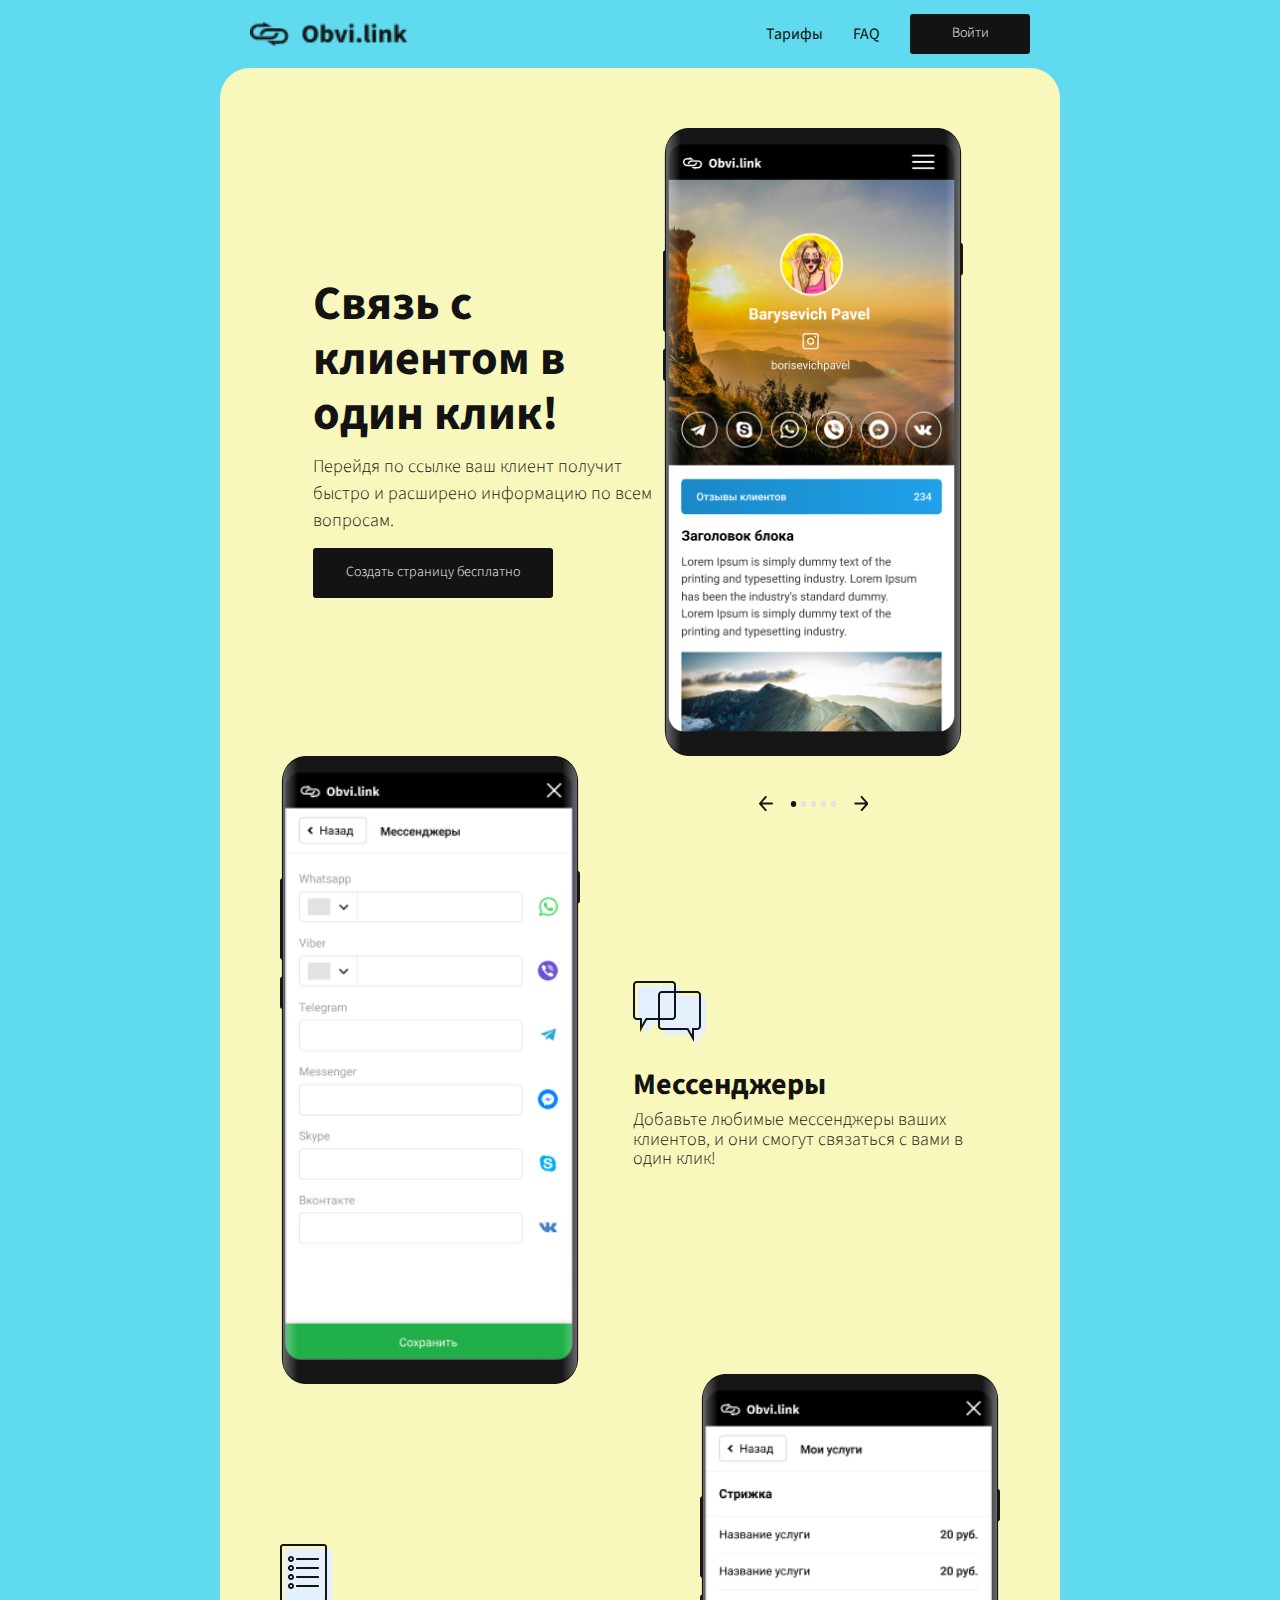
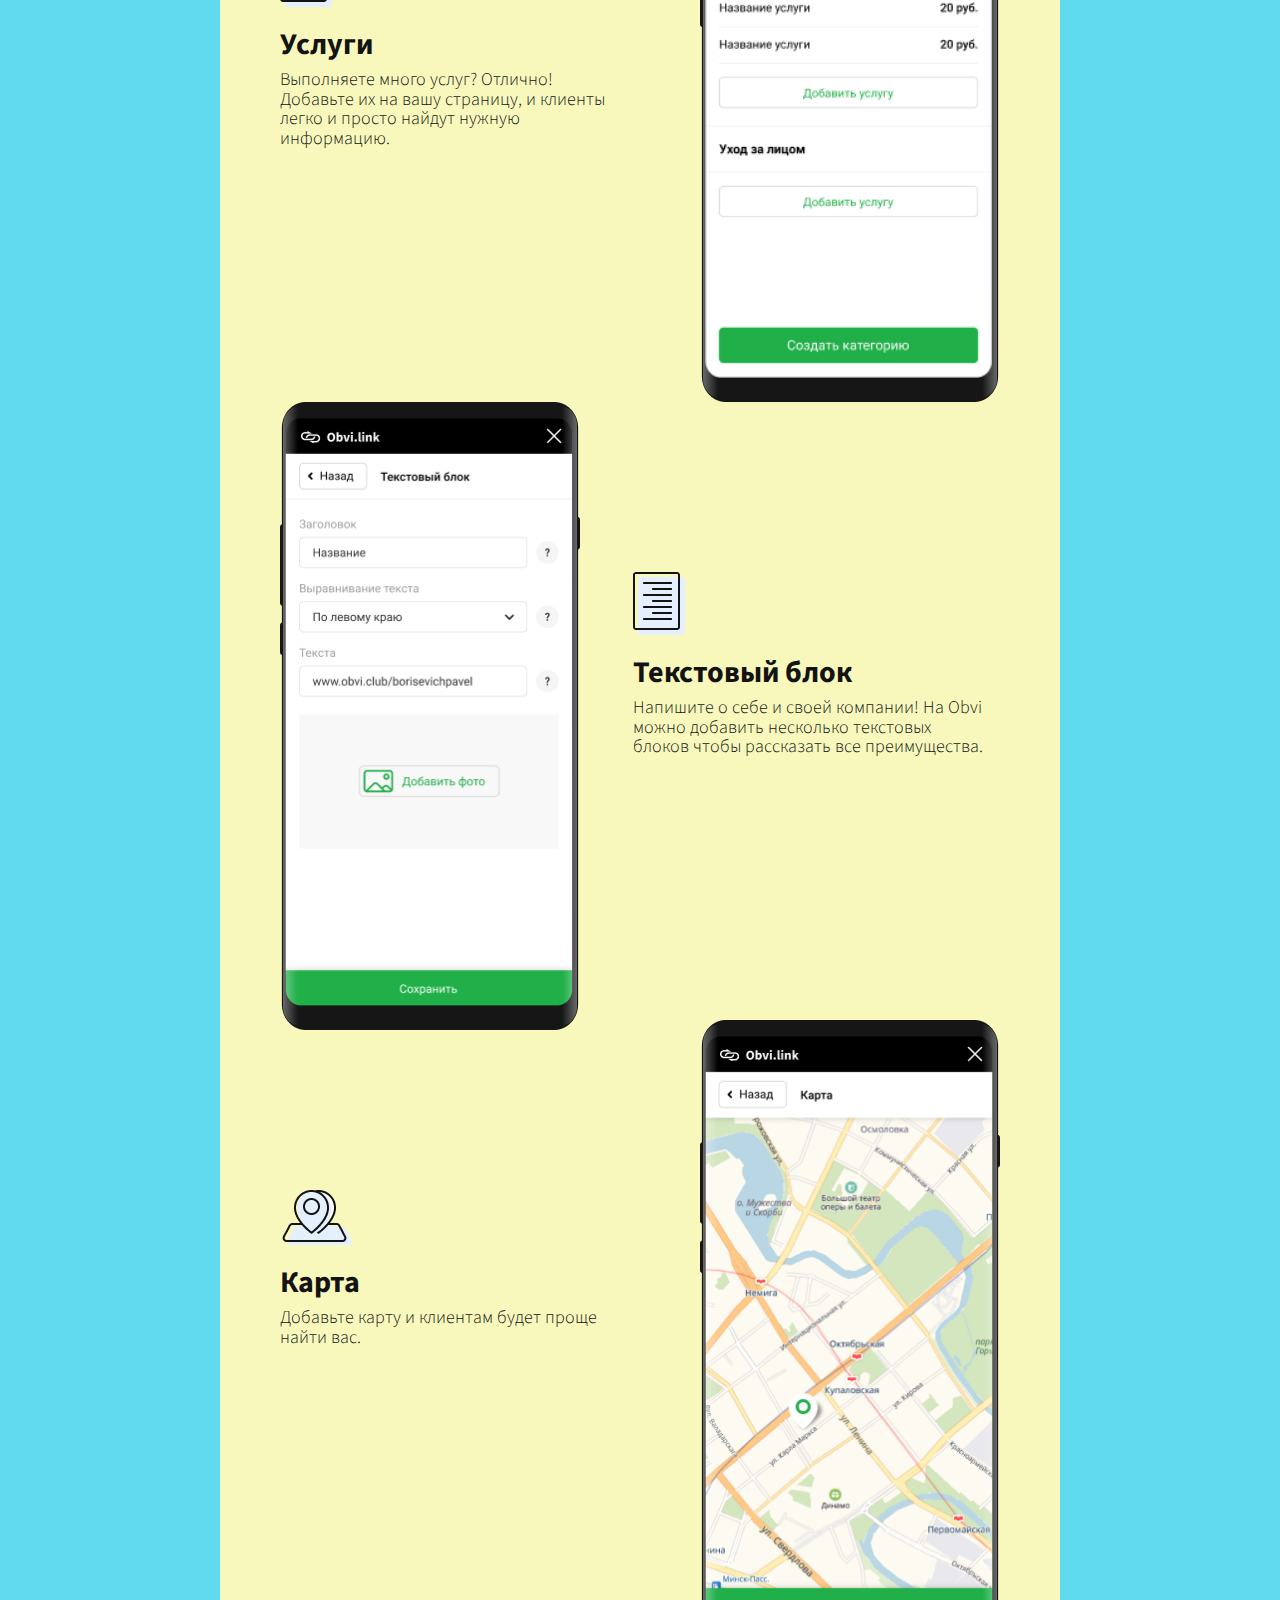
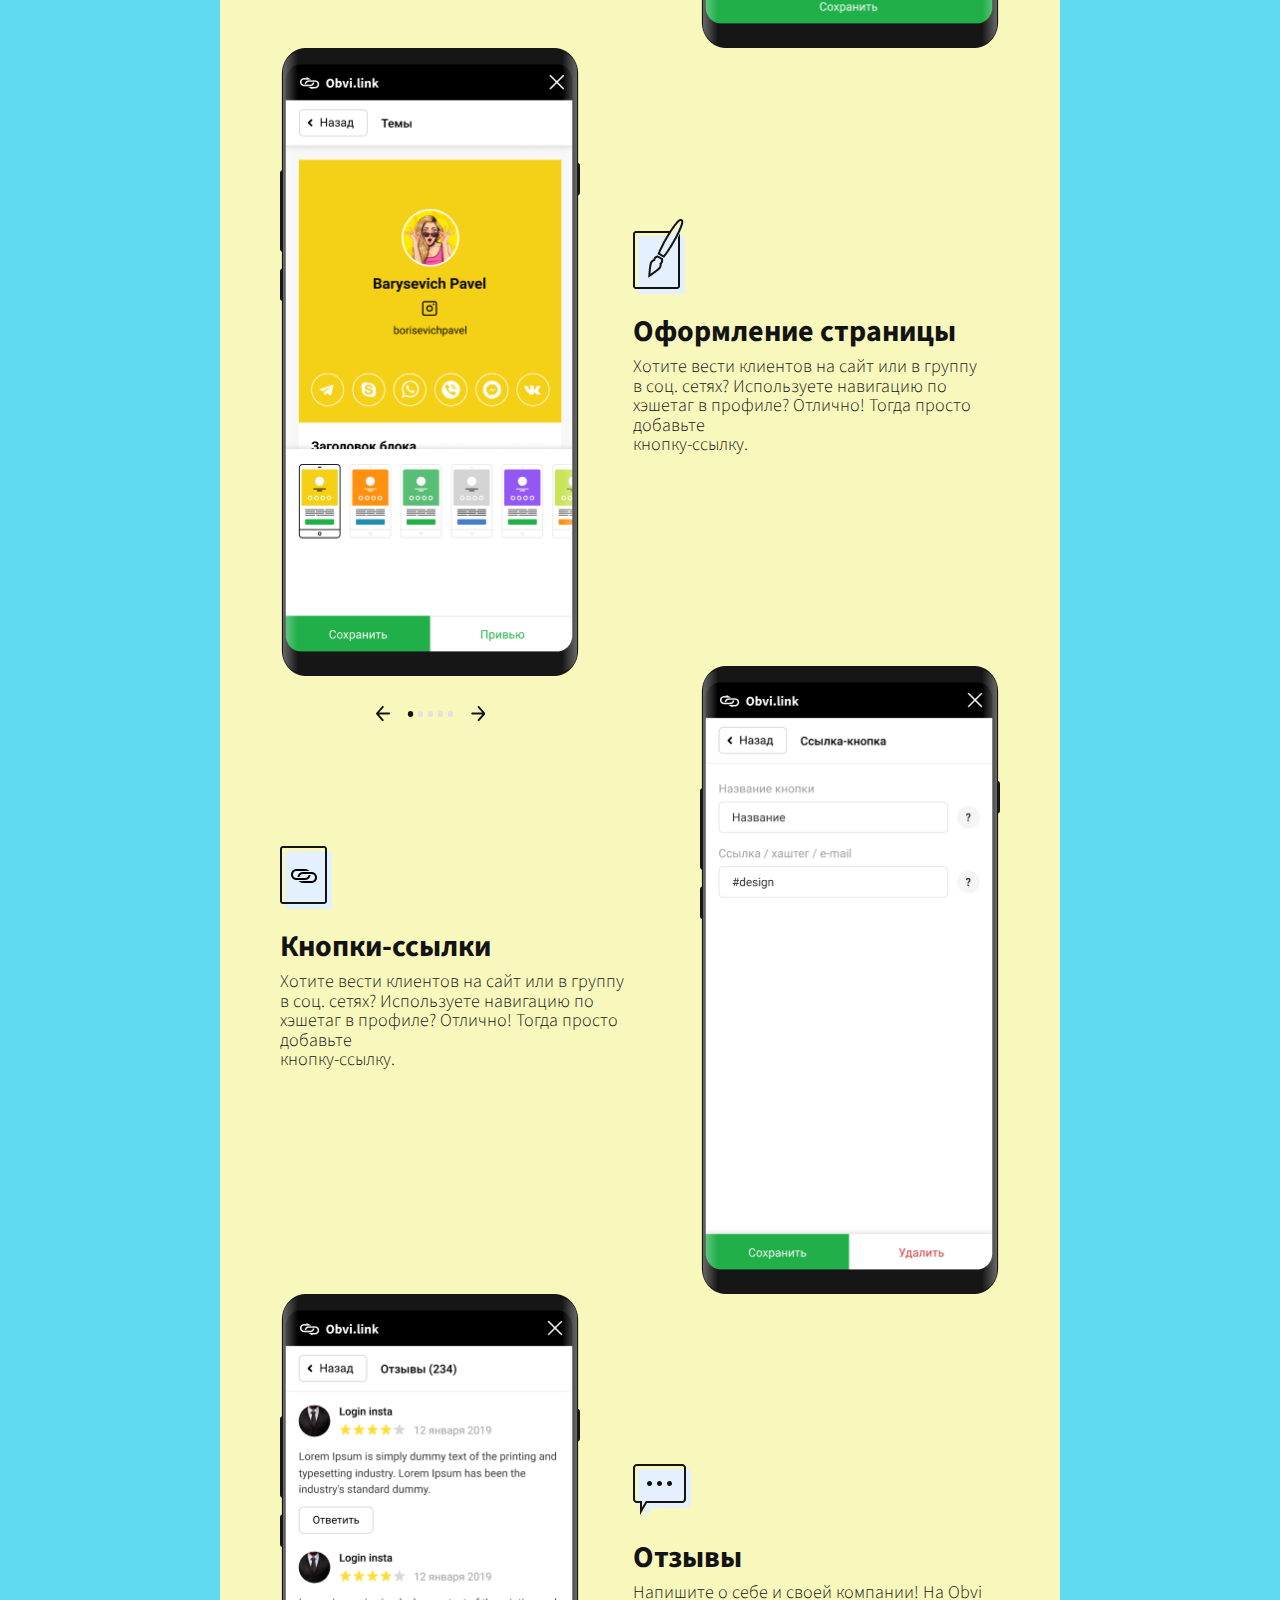
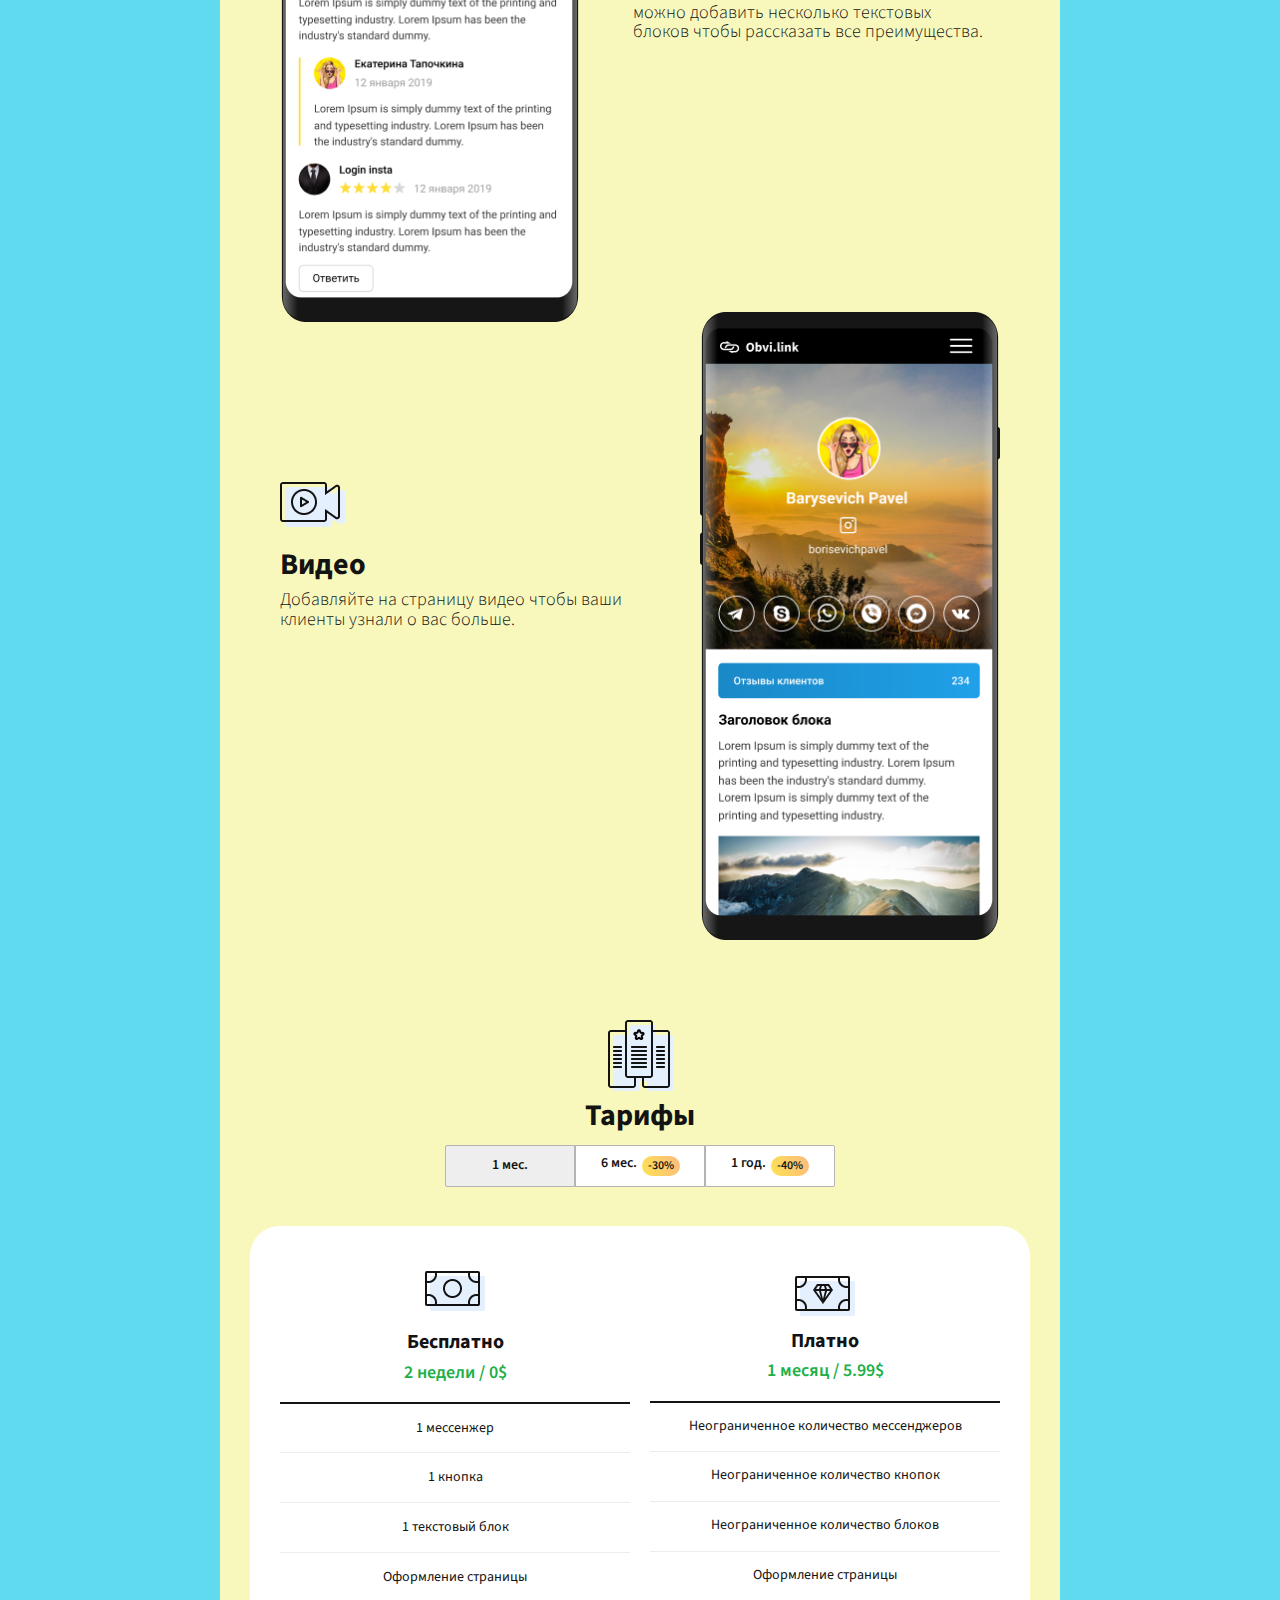
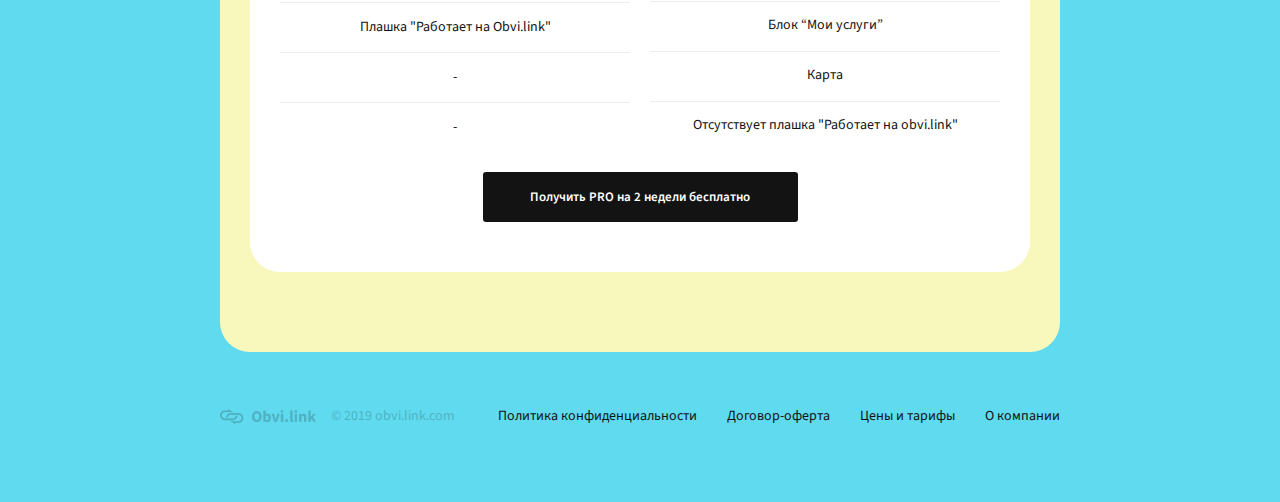
==== commit e6c3bfaa: "Added four additional pages" ====
--- a/index.html
+++ b/index.html
@@ -7,7 +7,7 @@
     <meta name="viewport"
           content="width=device-width, user-scalable=no, initial-scale=1.0, maximum-scale=1.0, minimum-scale=1.0">
     <meta http-equiv="X-UA-Compatible" content="ie=edge">
-    <title>Homework_4</title>
+    <title>Homework_5</title>
     <link rel="stylesheet" href="norm/normalize.css">
     <link rel="preconnect" href="https://fonts.googleapis.com">
     <link rel="preconnect" href="https://fonts.gstatic.com" crossorigin>
--- a/css/style.css
+++ b/css/style.css
@@ -319,6 +319,11 @@
 @media screen and (min-width: 841px) {
   .slider {
     width: 300px;
+    margin-left: 30px;
+  }
+}
+@media screen and (min-width: 1351px) {
+  .slider {
     margin-left: 140px;
   }
 }
@@ -654,6 +659,7 @@
 @media screen and (min-width: 841px) {
   .subs {
     width: 780px;
+    justify-content: left;
     border-radius: 30px;
     padding: 45px 30px 50px;
     margin-bottom: 80px;
@@ -672,6 +678,7 @@
   .subs__block {
     display: flex;
     flex-direction: row;
+    justify-content: left;
   }
 }
 .subs__proposal {
@@ -683,13 +690,16 @@
   margin-top: 40px;
 }
 .subs__proposal:nth-child(2) {
-  margin: 5px 0 0 20px;
+  margin: 5px 0 0 0;
 }
 @media screen and (min-width: 841px) {
   .subs__proposal {
     width: 350px;
     margin-top: 0;
     justify-content: start;
+  }
+  .subs__proposal:nth-child(2) {
+    margin: 5px 0 0 20px;
   }
 }
 @media screen and (min-width: 1351px) {
@@ -719,7 +729,7 @@
   font-weight: 400;
 }
 .subs__advantages:nth-child(4) {
-  border-top: 1px solid #131313;
+  border-top: 2px solid #131313;
 }
 @media screen and (min-width: 841px) {
   .subs__advantages {
